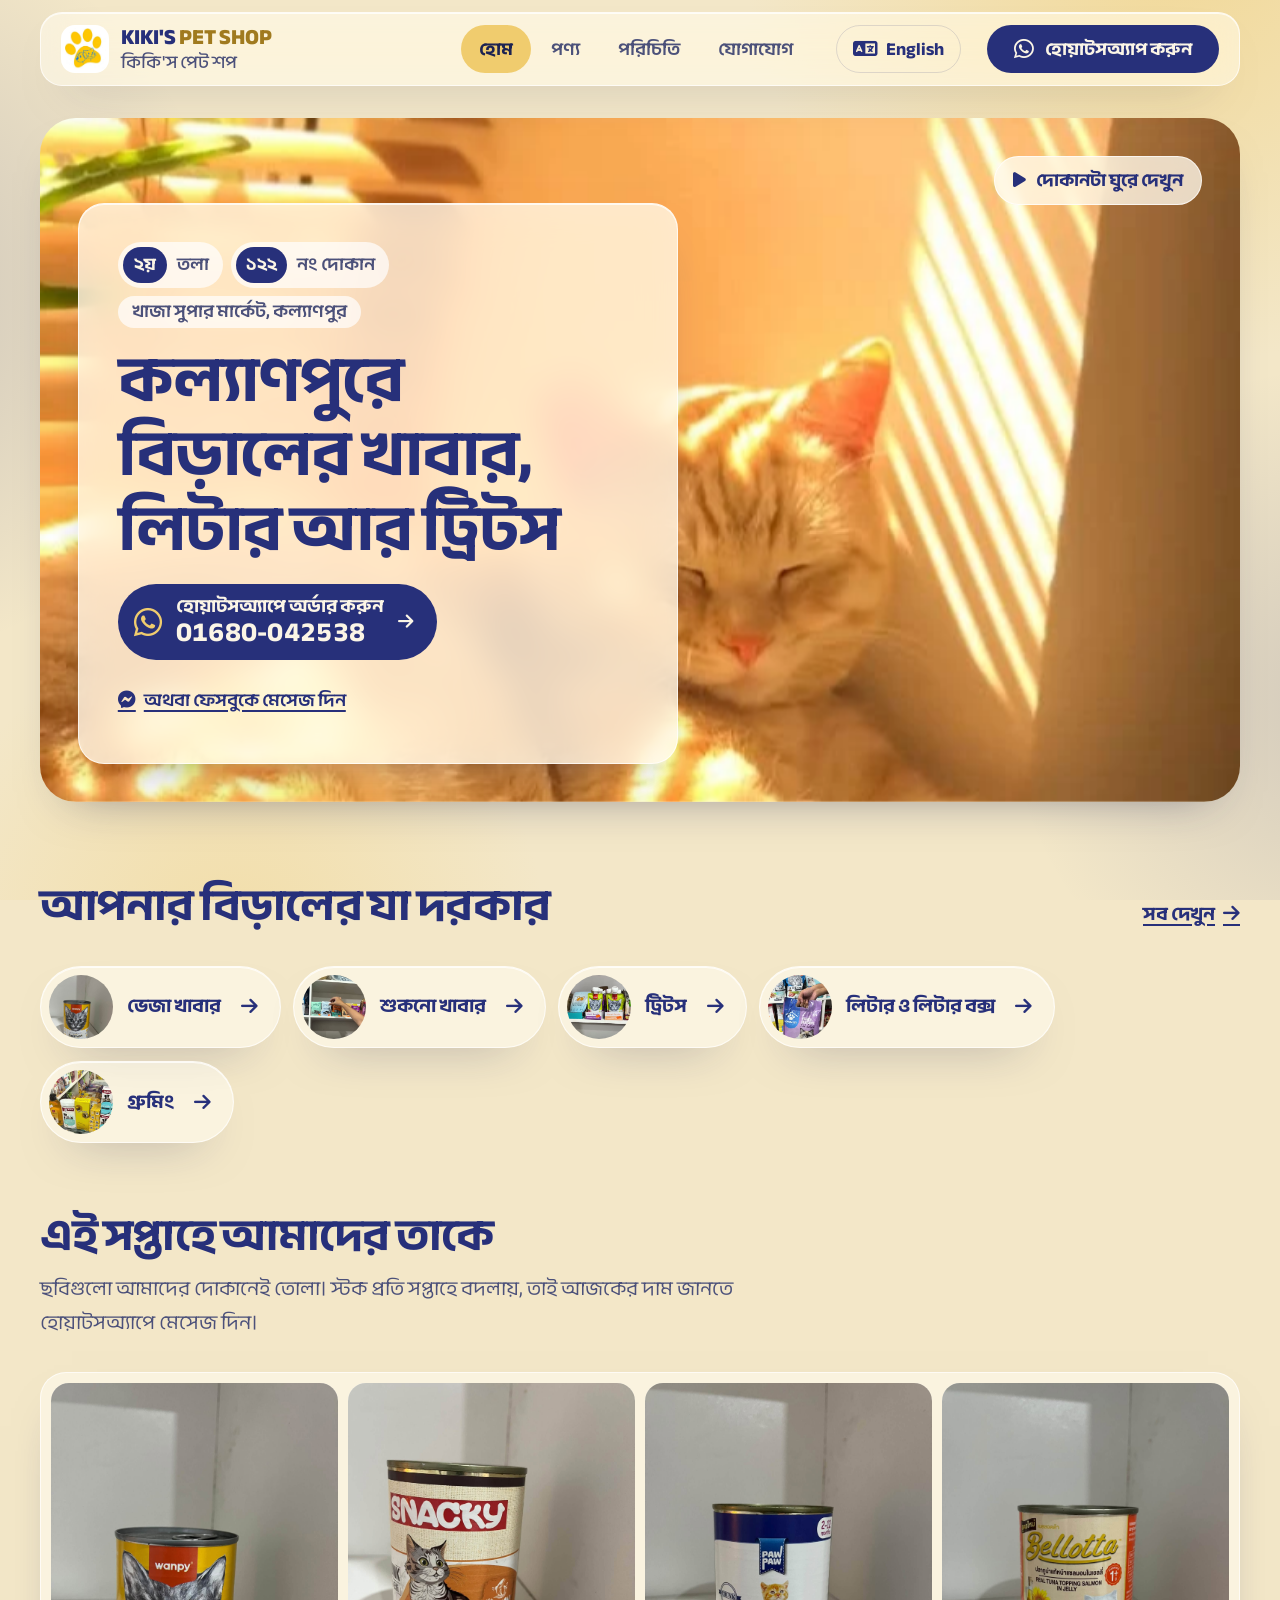
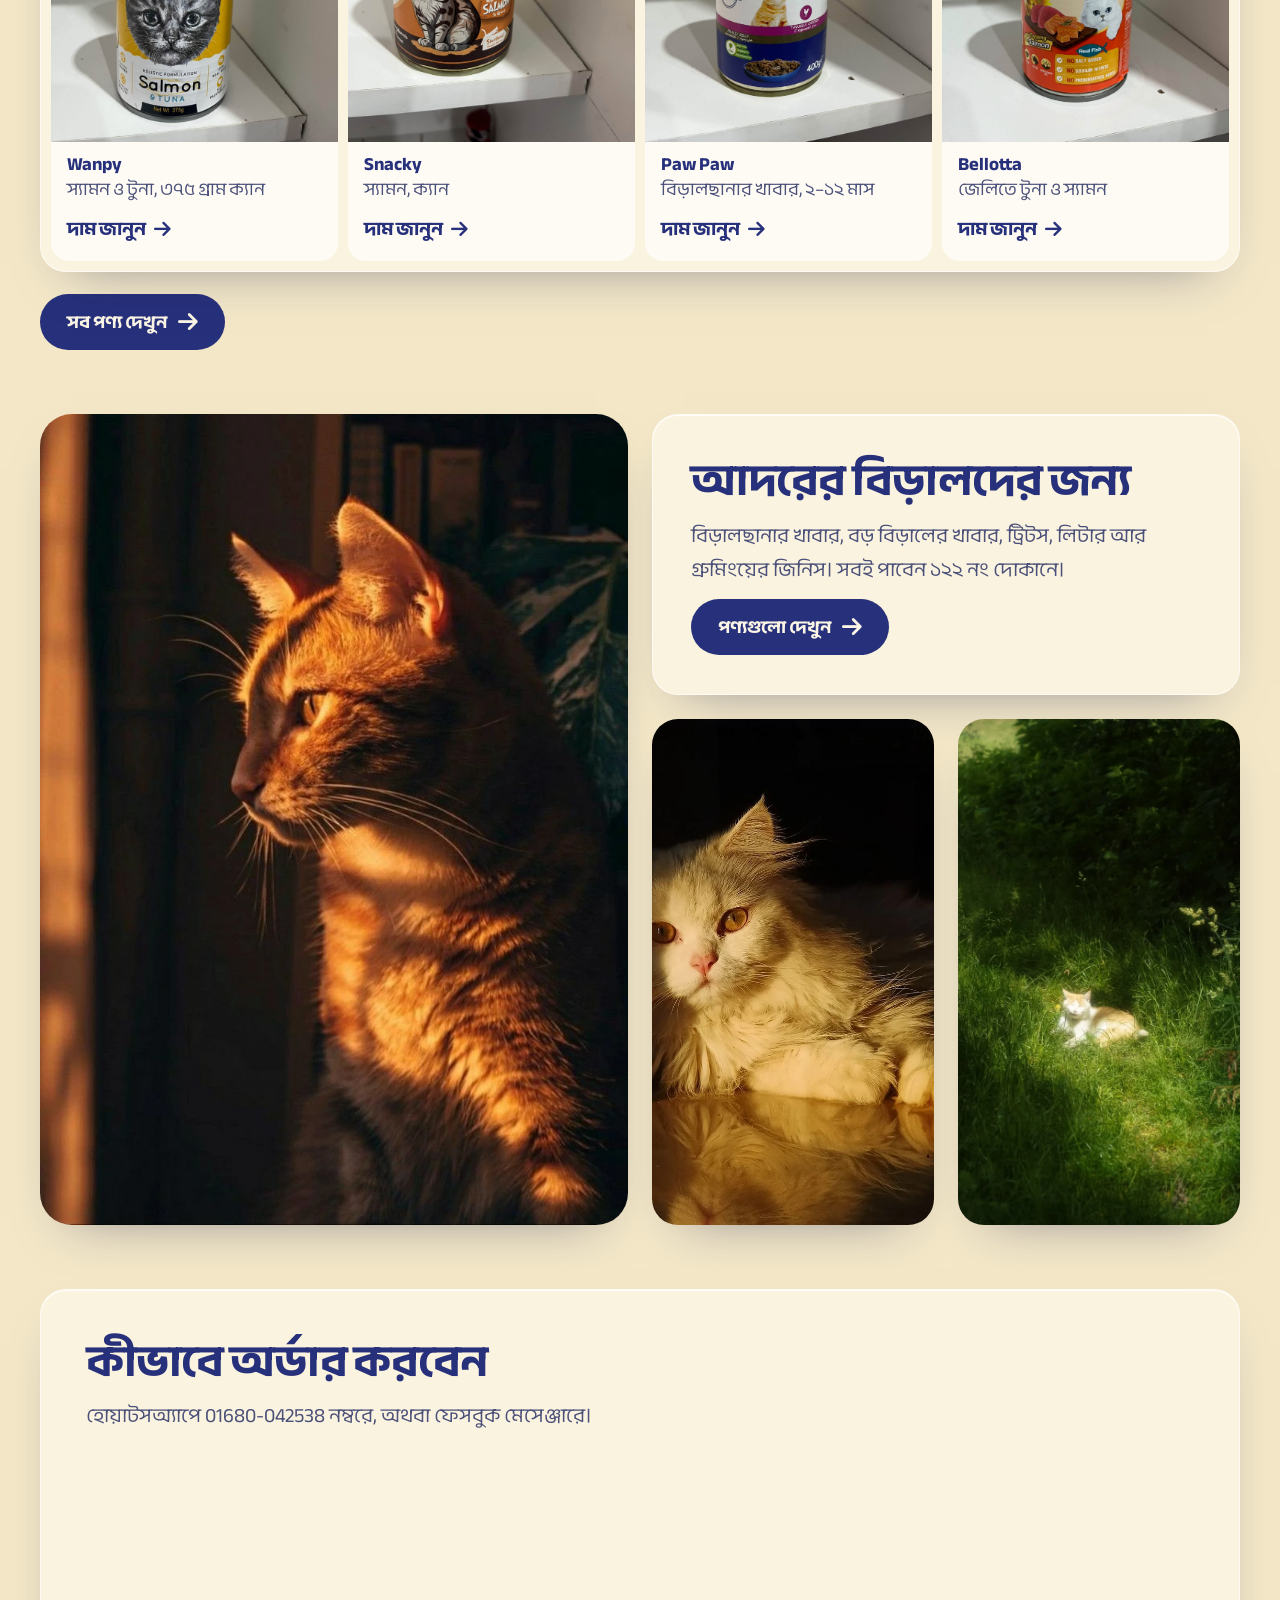
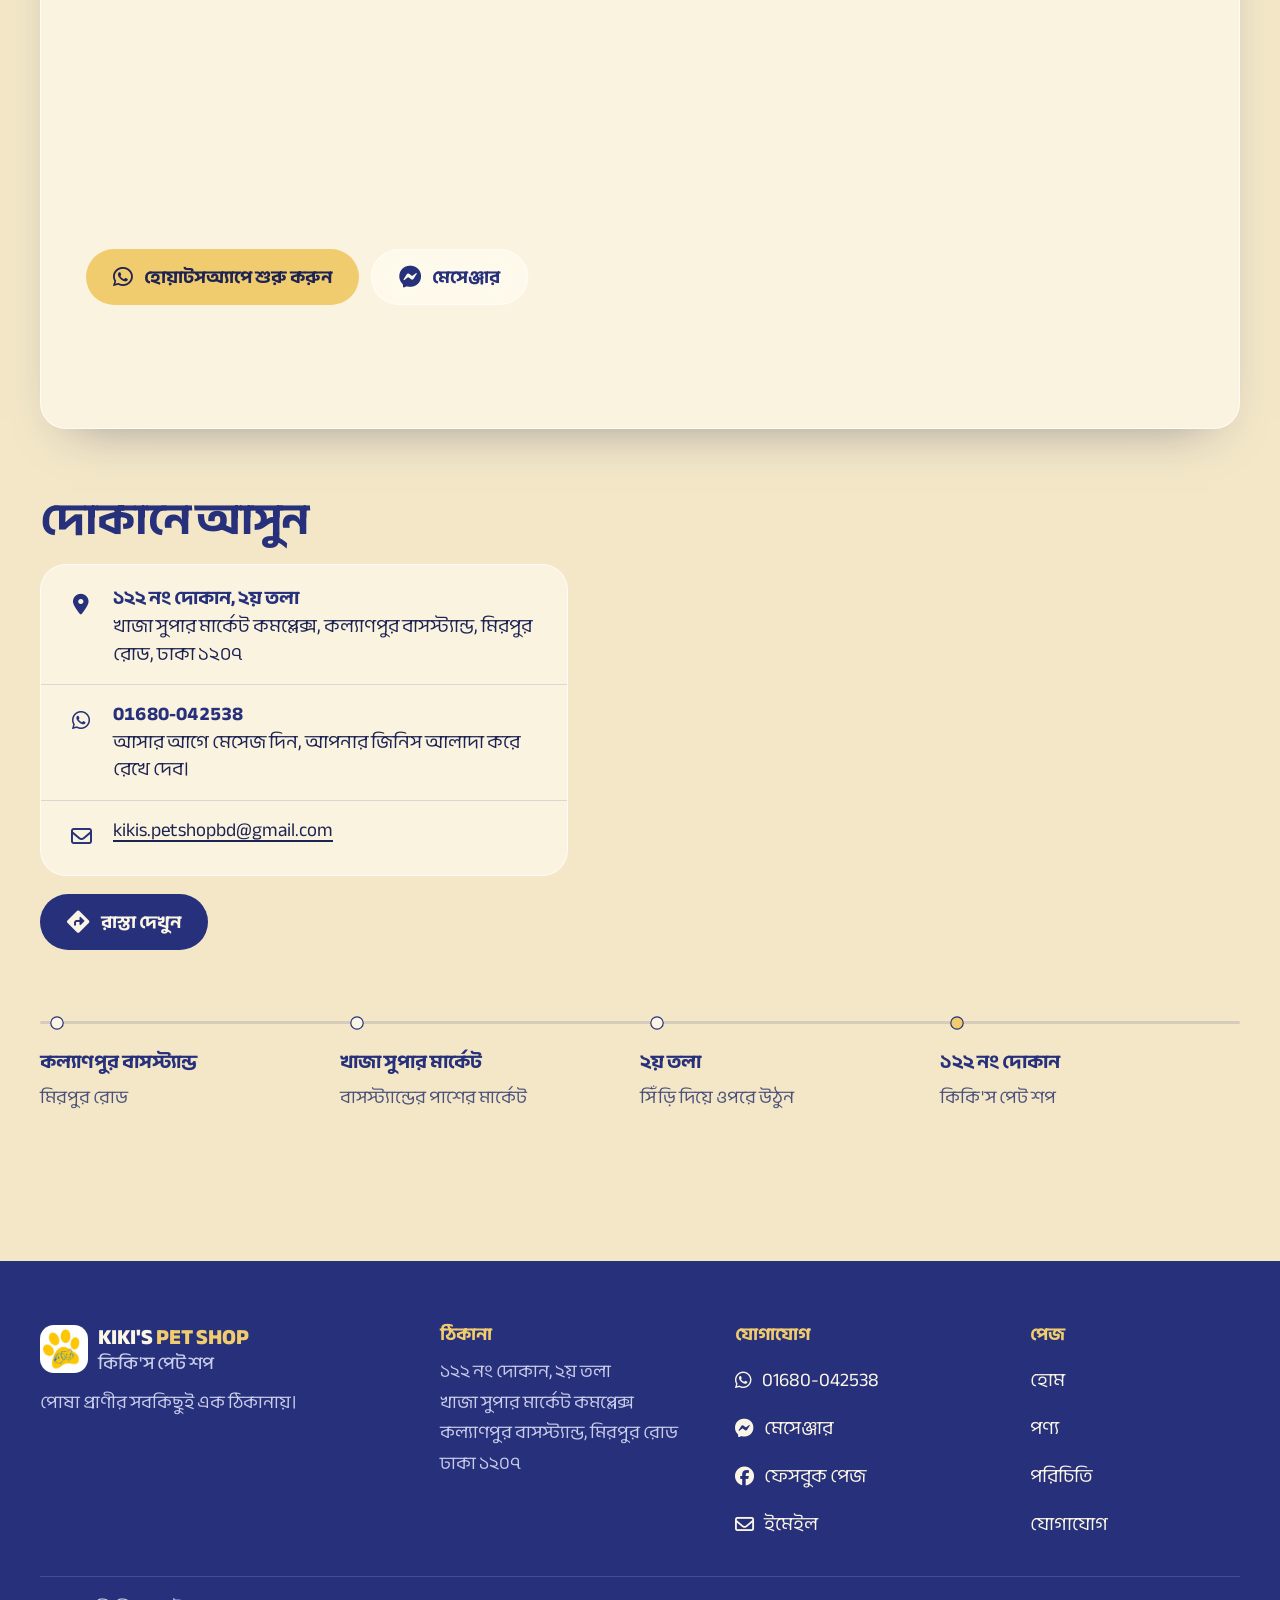
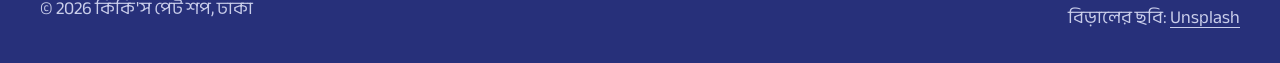
==== site/bn/index.html @ 25a5937d "Bangla mode, brighter gold, shop's Google Maps pin, side-by-side mobile footer Every page has a stan" ====
<!doctype html>
<html lang="bn">
<head>
  <meta charset="utf-8">
  <meta name="viewport" content="width=device-width, initial-scale=1">
  <title>কিকি'স পেট শপ | কল্যাণপুরে বিড়ালের খাবার, লিটার ও পোষা প্রাণীর জিনিসপত্র</title>
  <meta name="description" content="কিকি&#x27;স পেট শপ, ১২২ নং দোকান, ২য় তলা, খাজা সুপার মার্কেট, কল্যাণপুর, ঢাকা। বিড়ালের ভেজা ও শুকনো খাবার, ট্রিটস, লিটার ও গ্রুমিং পণ্য। হোয়াটসঅ্যাপে অর্ডার করুন 01680-042538।">
  <meta name="theme-color" content="#f3e7c8">
  <link rel="icon" href="../assets/fb/logo-plate.jpg">
  <link rel="preconnect" href="https://fonts.googleapis.com">
  <link rel="preconnect" href="https://fonts.gstatic.com" crossorigin>
<link rel="alternate" hreflang="en" href="https://itsmemonzu.github.io/kikis-pet-shop/index.html">
<link rel="alternate" hreflang="en" href="https://itsmemonzu.github.io/kikis-pet-shop/index.html">
<link rel="alternate" hreflang="en" href="https://itsmemonzu.github.io/kikis-pet-shop/index.html">
<link rel="alternate" hreflang="en" href="https://itsmemonzu.github.io/kikis-pet-shop/index.html">
  <link rel="alternate" hreflang="bn" href="https://itsmemonzu.github.io/kikis-pet-shop/bn/index.html">
  <link rel="stylesheet" href="https://fonts.googleapis.com/css2?family=Anek+Bangla:wght@400..800&display=swap">
  <link rel="stylesheet" href="https://cdnjs.cloudflare.com/ajax/libs/font-awesome/6.5.2/css/all.min.css">
  <link rel="stylesheet" href="../css/kiki.css">
  <script>document.documentElement.classList.add("js")</script>
  <script type="speculationrules">{"prerender":[{"where":{"href_matches":"/*"},"eagerness":"moderate"}]}</script>
</head>
<body>
<a class="k-skip" href="#main">মূল অংশে যান</a>

<header class="k-header k-glass">
  <div class="k-wrap k-header__row">
    <a class="k-brand" href="index.html" aria-label="কিকি&#x27;স পেট শপ, হোম">
      <span class="k-brand__plate" aria-hidden="true"></span>
      <span class="k-brand__name"><b>KIKI'S <span>PET SHOP</span></b><small>কিকি'স পেট শপ</small></span>
    </a>
    <nav class="k-nav" aria-label="মূল মেনু">
      <a href="index.html" aria-current="page"><i class="k-here" aria-hidden="true"></i><span>হোম</span></a>
      <a href="shop.html"><span>পণ্য</span></a>
      <a href="about.html"><span>পরিচিতি</span></a>
      <a href="contact.html"><span>যোগাযোগ</span></a>
    </nav>
    <a class="k-lang" href="../index.html" hreflang="en" lang="en"><i class="fa-solid fa-language" aria-hidden="true"></i>English</a>
    <a class="k-btn k-btn--white" href="https://wa.me/8801680042538?text=%E0%A6%B9%E0%A7%8D%E0%A6%AF%E0%A6%BE%E0%A6%B2%E0%A7%8B%20%E0%A6%95%E0%A6%BF%E0%A6%95%E0%A6%BF%27%E0%A6%B8%20%E0%A6%AA%E0%A7%87%E0%A6%9F%20%E0%A6%B6%E0%A6%AA%21" target="_blank" rel="noopener"><i class="fa-brands fa-whatsapp" aria-hidden="true"></i><span>হোয়াটসঅ্যাপ করুন</span></a>
  </div>
</header>

<main id="main">
  <!-- HERO: photo with a frosted card -->
  <section class="k-hero k-intro" aria-labelledby="hero-title">
    <div class="k-wrap">
      <div class="k-hero__stage">
        <img class="k-hero__img" src="../assets/cats/blinds-nap.webp" alt="রোদেলা জানালার পাশে ঘুমিয়ে থাকা একটি কমলা রঙের বিড়াল" width="736" height="981" fetchpriority="high">
        <div class="k-hero__card k-glass">
          <div class="k-plates" aria-label="আমরা কোথায়">
          <span class="k-plate"><b class="k-num">২য়</b>তলা</span>
          <span class="k-plate"><b class="k-num">১২২</b>নং দোকান</span>
          <span class="k-plate k-plate--text">খাজা সুপার মার্কেট, কল্যাণপুর</span>
        </div>
          <h1 id="hero-title" class="k-h1 k-display">কল্যাণপুরে বিড়ালের খাবার, লিটার আর ট্রিটস</h1>
          
          <a class="k-action" href="https://wa.me/8801680042538?text=%E0%A6%B9%E0%A7%8D%E0%A6%AF%E0%A6%BE%E0%A6%B2%E0%A7%8B%20%E0%A6%95%E0%A6%BF%E0%A6%95%E0%A6%BF%27%E0%A6%B8%20%E0%A6%AA%E0%A7%87%E0%A6%9F%20%E0%A6%B6%E0%A6%AA%21%20%E0%A6%86%E0%A6%AE%E0%A6%BF%20%E0%A6%85%E0%A6%B0%E0%A7%8D%E0%A6%A1%E0%A6%BE%E0%A6%B0%20%E0%A6%95%E0%A6%B0%E0%A6%A4%E0%A7%87%20%E0%A6%9A%E0%A6%BE%E0%A6%87%3A%20" target="_blank" rel="noopener">
          <i class="fa-brands fa-whatsapp" aria-hidden="true"></i>
          <span><strong>হোয়াটসঅ্যাপে অর্ডার করুন</strong><b class="k-num">01680-042538</b></span>
          <i class="fa-solid fa-arrow-right" aria-hidden="true"></i>
        </a>
          <a class="k-alt-link" href="https://m.me/kikispetshopbd" target="_blank" rel="noopener"><i class="fa-brands fa-facebook-messenger" aria-hidden="true"></i>অথবা ফেসবুকে মেসেজ দিন</a>
        </div>
        <a class="k-tag k-hero__tour" href="about.html#tour"><i class="fa-solid fa-play" aria-hidden="true"></i>দোকানটা ঘুরে দেখুন</a>
      </div>
    </div>
  </section>

  <!-- CATEGORIES -->
  <section class="k-section k-picks" aria-labelledby="picks-title">
    <div class="k-wrap">
      <div class="k-picks__head">
        <h2 id="picks-title" class="k-h2 k-display">আপনার বিড়ালের যা দরকার</h2>
        <a class="k-more" href="shop.html">সব দেখুন <i class="fa-solid fa-arrow-right" aria-hidden="true"></i></a>
      </div>
      <ul class="k-pills">
        <li><a class="k-pill k-glass" href="shop.html#wet-food"><img src="../assets/fb/product-2.jpg" alt="" loading="lazy"><span><b>ভেজা খাবার</b></span><i class="fa-solid fa-arrow-right" aria-hidden="true"></i></a></li>
        <li><a class="k-pill k-glass" href="shop.html#dry-food"><img src="../assets/shop/dry-food.jpg" alt="" loading="lazy"><span><b>শুকনো খাবার</b></span><i class="fa-solid fa-arrow-right" aria-hidden="true"></i></a></li>
        <li><a class="k-pill k-glass" href="shop.html#treats"><img src="../assets/shop/treats.jpg" alt="" loading="lazy"><span><b>ট্রিটস</b></span><i class="fa-solid fa-arrow-right" aria-hidden="true"></i></a></li>
        <li><a class="k-pill k-glass" href="shop.html#litter"><img src="../assets/shop/litter.jpg" alt="" loading="lazy"><span><b>লিটার ও লিটার বক্স</b></span><i class="fa-solid fa-arrow-right" aria-hidden="true"></i></a></li>
        <li><a class="k-pill k-glass" href="shop.html#grooming"><img src="../assets/shop/grooming.jpg" alt="" loading="lazy"><span><b>গ্রুমিং</b></span><i class="fa-solid fa-arrow-right" aria-hidden="true"></i></a></li>
      </ul>
    </div>
  </section>

  <!-- SHELF: real photos -->
  <section class="k-section" aria-labelledby="shelf-title">
    <div class="k-wrap">
      <div class="k-head">
        <div>
          <h2 id="shelf-title" class="k-h2 k-display">এই সপ্তাহে আমাদের তাকে</h2>
          
        </div>
        <p>ছবিগুলো আমাদের দোকানেই তোলা। স্টক প্রতি সপ্তাহে বদলায়, তাই আজকের দাম জানতে হোয়াটসঅ্যাপে মেসেজ দিন।</p>
      </div>
      <ul class="k-shelf">
        <li class="k-item k-rv"><div class="k-item__img"><img src="../assets/fb/product-2.jpg" alt="সাদা তাকে Wanpy স্যামন ও টুনা ক্যান" loading="lazy" width="1536" height="2048"></div><div class="k-item__tag"><b>Wanpy</b><span>স্যামন ও টুনা, ৩৭৫ গ্রাম ক্যান</span><a href="https://wa.me/8801680042538?text=%E0%A6%B9%E0%A7%8D%E0%A6%AF%E0%A6%BE%E0%A6%B2%E0%A7%8B%21%20Wanpy%20%E0%A6%B8%E0%A7%8D%E0%A6%AF%E0%A6%BE%E0%A6%AE%E0%A6%A8%20%E0%A6%93%20%E0%A6%9F%E0%A7%81%E0%A6%A8%E0%A6%BE%20%E0%A6%95%E0%A7%8D%E0%A6%AF%E0%A6%BE%E0%A6%A8%E0%A7%87%E0%A6%B0%20%E0%A6%A6%E0%A6%BE%E0%A6%AE%20%E0%A6%95%E0%A6%A4%3F" target="_blank" rel="noopener">দাম জানুন <i class="fa-solid fa-arrow-right" aria-hidden="true"></i></a></div></li>
        <li class="k-item k-rv"><div class="k-item__img"><img src="../assets/fb/product-1.jpg" alt="Snacky স্যামন ক্যান" loading="lazy" width="1536" height="2048"></div><div class="k-item__tag"><b>Snacky</b><span>স্যামন, ক্যান</span><a href="https://wa.me/8801680042538?text=%E0%A6%B9%E0%A7%8D%E0%A6%AF%E0%A6%BE%E0%A6%B2%E0%A7%8B%21%20Snacky%20%E0%A6%B8%E0%A7%8D%E0%A6%AF%E0%A6%BE%E0%A6%AE%E0%A6%A8%20%E0%A6%95%E0%A7%8D%E0%A6%AF%E0%A6%BE%E0%A6%A8%E0%A7%87%E0%A6%B0%20%E0%A6%A6%E0%A6%BE%E0%A6%AE%20%E0%A6%95%E0%A6%A4%3F" target="_blank" rel="noopener">দাম জানুন <i class="fa-solid fa-arrow-right" aria-hidden="true"></i></a></div></li>
        <li class="k-item k-rv"><div class="k-item__img"><img src="../assets/fb/product-3.jpg" alt="Paw Paw বিড়ালছানার ক্যান, ৪০০ গ্রাম" loading="lazy" width="1536" height="2048"></div><div class="k-item__tag"><b>Paw Paw</b><span>বিড়ালছানার খাবার, ২–১২ মাস</span><a href="https://wa.me/8801680042538?text=%E0%A6%B9%E0%A7%8D%E0%A6%AF%E0%A6%BE%E0%A6%B2%E0%A7%8B%21%20Paw%20Paw%20%E0%A6%AC%E0%A6%BF%E0%A6%A1%E0%A6%BC%E0%A6%BE%E0%A6%B2%E0%A6%9B%E0%A6%BE%E0%A6%A8%E0%A6%BE%E0%A6%B0%20%E0%A6%95%E0%A7%8D%E0%A6%AF%E0%A6%BE%E0%A6%A8%E0%A7%87%E0%A6%B0%20%E0%A6%A6%E0%A6%BE%E0%A6%AE%20%E0%A6%95%E0%A6%A4%3F" target="_blank" rel="noopener">দাম জানুন <i class="fa-solid fa-arrow-right" aria-hidden="true"></i></a></div></li>
        <li class="k-item k-rv"><div class="k-item__img"><img src="../assets/fb/product-8.jpg" alt="Bellotta জেলিতে টুনা ও স্যামন ক্যান" loading="lazy" width="1536" height="2048"></div><div class="k-item__tag"><b>Bellotta</b><span>জেলিতে টুনা ও স্যামন</span><a href="https://wa.me/8801680042538?text=%E0%A6%B9%E0%A7%8D%E0%A6%AF%E0%A6%BE%E0%A6%B2%E0%A7%8B%21%20Bellotta%20%E0%A6%95%E0%A7%8D%E0%A6%AF%E0%A6%BE%E0%A6%A8%E0%A7%87%E0%A6%B0%20%E0%A6%A6%E0%A6%BE%E0%A6%AE%20%E0%A6%95%E0%A6%A4%3F" target="_blank" rel="noopener">দাম জানুন <i class="fa-solid fa-arrow-right" aria-hidden="true"></i></a></div></li>
      </ul>
      <div class="k-order-row">
        <a class="k-btn k-btn--dark" href="shop.html">সব পণ্য দেখুন <i class="fa-solid fa-arrow-right" aria-hidden="true"></i></a>
      </div>
    </div>
  </section>

  <!-- MEOW-BABIES: cat moment, each photo paired with what we stock -->
  <section class="k-section k-feature" aria-labelledby="cats-title">
    <div class="k-wrap k-feature__grid">
      <figure class="k-feature__main"><img src="../assets/cats/golden-profile.webp" alt="বিকেলের রোদে একটি কমলা ট্যাবি বিড়াল" loading="lazy" width="736" height="1015"></figure>
      <div class="k-feature__side">
        <div class="k-glass k-feature__card">
          <h2 id="cats-title" class="k-h2 k-display">আদরের বিড়ালদের জন্য</h2>
          
          <p class="k-feature__text">বিড়ালছানার খাবার, বড় বিড়ালের খাবার, ট্রিটস, লিটার আর গ্রুমিংয়ের জিনিস। সবই পাবেন ১২২ নং দোকানে।</p>
          <a class="k-btn k-btn--dark" href="shop.html">পণ্যগুলো দেখুন <i class="fa-solid fa-arrow-right" aria-hidden="true"></i></a>
        </div>
        <div class="k-feature__pair">
          <img src="../assets/cats/persian-glow.webp" alt="নরম আলোয় বসে থাকা লম্বা লোমের একটি বিড়াল" loading="lazy" width="736" height="981">
          <img src="../assets/cats/sun-grass.webp" alt="ঘাসের ওপর রোদে শুয়ে থাকা একটি বিড়াল" loading="lazy" width="736" height="1101">
        </div>
      </div>
    </div>
  </section>

  <!-- ORDER: three steps -->
  <section class="k-section" aria-labelledby="order-title">
    <div class="k-wrap k-glass k-panel">
      <div class="k-head">
        <div>
          <h2 id="order-title" class="k-h2 k-display">কীভাবে অর্ডার করবেন</h2>
          
        </div>
        <p>হোয়াটসঅ্যাপে 01680-042538 নম্বরে, অথবা ফেসবুক মেসেঞ্জারে।</p>
      </div>
      <div class="k-order">
        <div>
        <ol class="k-steps k-rv-slats">
          <li><b>মেসেজ পাঠান</b><p>পণ্যের নাম লিখুন, অথবা আপনার বিড়াল যে প্যাকেটের খাবার খায় তার ছবি পাঠান।</p></li>
          <li><b>আমরা দাম ও স্টক জানাব</b><p>স্টকে না থাকলে কাছাকাছি কিছু সাজেস্ট করব।</p></li>
          <li><b>১২২ নং দোকান থেকে নিয়ে যান</b><p>খাজা সুপার মার্কেটের ২য় তলা থেকে নিয়ে যান। আপনার এলাকায় হোম ডেলিভারি হয় কি না জিজ্ঞেস করুন।</p></li>
        </ol>
        <div class="k-order-row">
          <a class="k-btn" href="https://wa.me/8801680042538?text=%E0%A6%B9%E0%A7%8D%E0%A6%AF%E0%A6%BE%E0%A6%B2%E0%A7%8B%20%E0%A6%95%E0%A6%BF%E0%A6%95%E0%A6%BF%27%E0%A6%B8%20%E0%A6%AA%E0%A7%87%E0%A6%9F%20%E0%A6%B6%E0%A6%AA%21%20%E0%A6%86%E0%A6%AE%E0%A6%BF%20%E0%A6%85%E0%A6%B0%E0%A7%8D%E0%A6%A1%E0%A6%BE%E0%A6%B0%20%E0%A6%95%E0%A6%B0%E0%A6%A4%E0%A7%87%20%E0%A6%9A%E0%A6%BE%E0%A6%87%3A%20" target="_blank" rel="noopener"><i class="fa-brands fa-whatsapp" aria-hidden="true"></i>হোয়াটসঅ্যাপে শুরু করুন</a>
          <a class="k-btn k-btn--ghost" href="https://m.me/kikispetshopbd" target="_blank" rel="noopener"><i class="fa-brands fa-facebook-messenger" aria-hidden="true"></i>মেসেঞ্জার</a>
        </div>
        </div>
        <figure class="k-chat k-rv">
          <div class="k-chat__bar"><span aria-hidden="true"></span><b>কিকি'স পেট শপ<small>01680-042538</small></b></div>
          <div class="k-chat__thread">
            <p class="k-msg k-msg--me"><img src="../assets/fb/product-6.jpg" alt="Wanpy টুনা ক্যানের ছবি" loading="lazy">এটা আছে?<time aria-hidden="true">বিকাল ৫:১২</time></p>
            <p class="k-msg">জি, Wanpy টুনা ৩৭৫ গ্রাম আজ স্টকে আছে। আপনার জন্য একটা রেখে দেব?<time aria-hidden="true">বিকাল ৫:১৪</time></p>
            <p class="k-msg k-msg--me">জি, রেখে দিন। অফিস শেষে আসছি।<time aria-hidden="true">বিকাল ৫:১৫</time></p>
          </div>
          <figcaption>উদাহরণ চ্যাট</figcaption>
        </figure>
      </div>
    </div>
  </section>

  <!-- VISIT -->
  <section class="k-section" aria-labelledby="visit-title">
    <div class="k-wrap k-visit">
      <div class="k-addr">
        <div>
          <h2 id="visit-title" class="k-h2 k-display">দোকানে আসুন</h2>
          
        </div>
        <dl >
          <div><dt><i class="fa-solid fa-location-dot" aria-hidden="true"></i><span class="k-sr">ঠিকানা</span></dt><dd><b>১২২ নং দোকান, ২য় তলা</b>খাজা সুপার মার্কেট কমপ্লেক্স, কল্যাণপুর বাসস্ট্যান্ড, মিরপুর রোড, ঢাকা ১২০৭</dd></div>
          <div><dt><i class="fa-brands fa-whatsapp" aria-hidden="true"></i><span class="k-sr">হোয়াটসঅ্যাপ</span></dt><dd><b class="k-num">01680-042538</b>আসার আগে মেসেজ দিন, আপনার জিনিস আলাদা করে রেখে দেব।</dd></div>
          <div><dt><i class="fa-regular fa-envelope" aria-hidden="true"></i><span class="k-sr">ইমেইল</span></dt><dd><a href="mailto:kikis.petshopbd@gmail.com">kikis.petshopbd@gmail.com</a></dd></div>
        </dl>
        <div><a class="k-btn k-btn--dark" href="https://maps.google.com/?cid=12704867845228674455" target="_blank" rel="noopener"><i class="fa-solid fa-diamond-turn-right" aria-hidden="true"></i>রাস্তা দেখুন</a></div>
      </div>
      <div class="k-map k-rv-img">
        <iframe title="মানচিত্র: খাজা সুপার মার্কেট, কল্যাণপুর, ঢাকা" src="https://maps.google.com/maps?cid=12704867845228674455&amp;z=17&amp;output=embed" loading="lazy" referrerpolicy="no-referrer-when-downgrade"></iframe>
      </div>
    </div>
    <div class="k-wrap k-floor-wrap">
      <div class="k-floor" aria-label="কীভাবে আসবেন">
        <div class="k-floor__rail" aria-hidden="true"></div>
        <ol>
          <li><b>কল্যাণপুর বাসস্ট্যান্ড</b><span>মিরপুর রোড</span></li>
          <li><b>খাজা সুপার মার্কেট</b><span>বাসস্ট্যান্ডের পাশের মার্কেট</span></li>
          <li><b>২য় তলা</b><span>সিঁড়ি দিয়ে ওপরে উঠুন</span></li>
          <li><b>১২২ নং দোকান</b><span>কিকি'স পেট শপ</span></li>
        </ol>
      </div>
    </div>
  </section>
</main>

<footer class="k-footer">
  <div class="k-wrap">
    <div class="k-footer__grid">
      <div>
        <a class="k-brand" href="index.html"><span class="k-brand__plate" aria-hidden="true"></span><span class="k-brand__name"><b>KIKI'S <span>PET SHOP</span></b><small>কিকি'স পেট শপ</small></span></a>
        <p>পোষা প্রাণীর সবকিছুই এক ঠিকানায়।</p>
      </div>
      <div>
        <h2>ঠিকানা</h2>
        <p>১২২ নং দোকান, ২য় তলা<br>খাজা সুপার মার্কেট কমপ্লেক্স<br>কল্যাণপুর বাসস্ট্যান্ড, মিরপুর রোড<br>ঢাকা ১২০৭</p>
      </div>
      <div>
        <h2>যোগাযোগ</h2>
        <ul>
          <li><a href="https://wa.me/8801680042538" target="_blank" rel="noopener"><i class="fa-brands fa-whatsapp" aria-hidden="true"></i>01680-042538</a></li>
          <li><a href="https://m.me/kikispetshopbd" target="_blank" rel="noopener"><i class="fa-brands fa-facebook-messenger" aria-hidden="true"></i>মেসেঞ্জার</a></li>
          <li><a href="https://www.facebook.com/kikispetshopbd/" target="_blank" rel="noopener"><i class="fa-brands fa-facebook" aria-hidden="true"></i>ফেসবুক পেজ</a></li>
          <li><a href="mailto:kikis.petshopbd@gmail.com"><i class="fa-regular fa-envelope" aria-hidden="true"></i>ইমেইল</a></li>
        </ul>
      </div>
      <div>
        <h2>পেজ</h2>
        <ul>
          <li><a href="index.html">হোম</a></li>
          <li><a href="shop.html">পণ্য</a></li>
          <li><a href="about.html">পরিচিতি</a></li>
          <li><a href="contact.html">যোগাযোগ</a></li>
        </ul>
      </div>
    </div>
    <div class="k-footer__base">
      <span>© <span data-year>2026</span> কিকি'স পেট শপ, ঢাকা</span>
      <span>বিড়ালের ছবি: <a href="https://unsplash.com" target="_blank" rel="noopener">Unsplash</a></span>
    </div>
  </div>
</footer>

<nav class="k-dock" aria-label="দ্রুত যোগাযোগ">
  <a href="https://wa.me/8801680042538?text=%E0%A6%B9%E0%A7%8D%E0%A6%AF%E0%A6%BE%E0%A6%B2%E0%A7%8B%20%E0%A6%95%E0%A6%BF%E0%A6%95%E0%A6%BF%27%E0%A6%B8%20%E0%A6%AA%E0%A7%87%E0%A6%9F%20%E0%A6%B6%E0%A6%AA%21" target="_blank" rel="noopener"><i class="fa-brands fa-whatsapp" aria-hidden="true"></i>হোয়াটসঅ্যাপে অর্ডার করুন</a>
  <a href="https://m.me/kikispetshopbd" target="_blank" rel="noopener" aria-label="ফেসবুক মেসেঞ্জারে মেসেজ দিন"><i class="fa-brands fa-facebook-messenger" aria-hidden="true"></i></a>
</nav>

<script src="../js/kiki.js" defer></script>
</body>
</html>
---- site/css/kiki.css ----
/* Kiki's Pet Shop — navy, gold and cream, with frosted glass
   One global stylesheet. In WordPress: paste into Appearance > Customize > Additional CSS
   (or a child theme). Elementor elements receive these classes via Advanced > CSS Classes.
   The :root tokens mirror Elementor Site Settings > Global Colors / Global Fonts. */

:root {
  /* Global Colors (client palette: #27307A navy, #D7B35C gold, #F3E7C8 cream) */
  --k-navy: #27307a;      /* Primary — headings, dark buttons, footer */
  --k-ink: #1d2352;       /* Text */
  --k-ink-2: #4c517a;     /* Text muted (6:1 on cream) */
  --k-gold: #f0cc6e;      /* Accent — actions, you are here (navy on gold 8:1) */
  --k-gold-2: #f6dc95;    /* gold, lit (hover) */
  --k-cream: #f3e7c8;     /* page ground */
  --k-cream-2: #fbf5e6;   /* light cream */
  --k-white: #ffffff;
  --k-line: rgb(39 48 122 / 0.14);

  /* Glass */
  --k-glass: rgb(255 251 240 / 0.58);
  --k-glass-strong: rgb(255 251 240 / 0.78);
  --k-glass-edge: rgb(255 255 255 / 0.7);
  --k-blur: blur(18px) saturate(1.35);

  /* Global Fonts */
  --k-font: "Anek Bangla", "Noto Sans Bengali", system-ui, sans-serif;

  --k-wrap: 1240px;
  --k-gutter: clamp(16px, 4vw, 40px);
  --k-section: clamp(40px, 5vw, 72px);
  --k-r-ctrl: 14px;
  --k-r-card: 26px;
  --k-ease: cubic-bezier(0.16, 1, 0.3, 1);
  --k-ease-io: cubic-bezier(0.65, 0, 0.35, 1);
  --k-lift: 0 22px 50px -32px rgb(29 35 82 / 0.55);
}

/* ---------- base ---------- */
*, *::before, *::after { box-sizing: border-box; }
html { -webkit-text-size-adjust: 100%; scroll-behavior: smooth; scroll-padding-top: 110px; }
body {
  margin: 0;
  font-family: var(--k-font);
  font-size: 1.1875rem;           /* 19px — built for 30+ eyes */
  line-height: 1.6;
  color: var(--k-ink);
  background-color: var(--k-cream);
  /* soft navy and gold light behind the glass */
  background-image:
    radial-gradient(55vw 55vw at 92% -8%, rgb(240 204 110 / 0.55), transparent 62%),
    radial-gradient(48vw 48vw at -12% 32%, rgb(39 48 122 / 0.20), transparent 62%),
    radial-gradient(44vw 44vw at 105% 78%, rgb(39 48 122 / 0.16), transparent 60%),
    radial-gradient(40vw 40vw at 18% 105%, rgb(240 204 110 / 0.35), transparent 62%);
  background-attachment: fixed;
  -webkit-font-smoothing: antialiased;
  text-rendering: optimizeLegibility;
}
img, video { display: block; max-width: 100%; height: auto; }
a { color: inherit; text-underline-offset: 0.2em; text-decoration-thickness: 2px; }
p { margin: 0 0 1em; max-width: 68ch; }
h1, h2, h3 { margin: 0; line-height: 1.05; text-wrap: balance; font-weight: 700; color: var(--k-navy); }
::selection { background: var(--k-gold); color: var(--k-ink); }
:focus-visible { outline: 3px solid var(--k-navy); outline-offset: 3px; border-radius: 8px; }
.k-footer :focus-visible { outline-color: var(--k-gold); }
html { scrollbar-color: var(--k-navy) var(--k-cream); }

.k-wrap { width: min(100% - 2 * var(--k-gutter), var(--k-wrap)); margin-inline: auto; }
.k-skip { position: absolute; left: 12px; top: -60px; z-index: 100; background: var(--k-gold); color: var(--k-ink); padding: 12px 18px; border-radius: var(--k-r-ctrl); font-weight: 700; }
.k-skip:focus { top: 12px; }
.k-sr { position: absolute; width: 1px; height: 1px; overflow: hidden; clip: rect(0 0 0 0); white-space: nowrap; }

/* ---------- glass ---------- */
.k-glass {
  background: var(--k-glass);
  -webkit-backdrop-filter: var(--k-blur);
  backdrop-filter: var(--k-blur);
  border: 1px solid var(--k-glass-edge);
  border-radius: var(--k-r-card);
  box-shadow: inset 0 1px 0 rgb(255 255 255 / 0.75), var(--k-lift);
}
.k-panel { padding: clamp(24px, 3.5vw, 48px); }
@supports not ((backdrop-filter: blur(1px)) or (-webkit-backdrop-filter: blur(1px))) {
  .k-glass { background: var(--k-cream-2); }
}

/* ---------- type ---------- */
.k-display { letter-spacing: -0.015em; }
.k-h1 { font-size: clamp(2.5rem, 1.5rem + 3.2vw, 4.1rem); line-height: 1.02; }
.k-h2 { font-size: clamp(1.9rem, 1.35rem + 1.8vw, 2.9rem); }
.k-bn { font-weight: 500; letter-spacing: 0; }
.k-lead { font-size: clamp(1.2rem, 1.1rem + 0.4vw, 1.4rem); line-height: 1.5; color: var(--k-ink-2); }
.k-num { font-variant-numeric: tabular-nums lining-nums; font-weight: 700; letter-spacing: 0.01em; }

/* ---------- buttons ---------- */
.k-btn {
  --bg: var(--k-gold); --fg: var(--k-ink); --hover: var(--k-gold-2);
  display: inline-flex; align-items: center; gap: 0.6em;
  min-height: 56px; padding: 0 1.5em;
  font: 700 1.125rem/1 var(--k-font);
  color: var(--fg); background: var(--bg);
  border: 0; border-radius: 999px;
  text-decoration: none; cursor: pointer;
  transition: background-color 0.3s var(--k-ease), color 0.3s var(--k-ease), border-color 0.3s var(--k-ease);
}
.k-btn:hover, .k-btn:focus-visible { background: var(--hover); }
.k-btn:active { transform: translateY(1px); }
.k-btn i { font-size: 1.25em; }
.k-btn--dark, .k-btn--white { --bg: var(--k-navy); --fg: var(--k-cream-2); --hover: #343e94; }
.k-btn--ghost { --bg: var(--k-glass); --fg: var(--k-navy); --hover: var(--k-glass-strong); border: 1px solid var(--k-glass-edge); -webkit-backdrop-filter: var(--k-blur); backdrop-filter: var(--k-blur); }

/* ---------- header: floating glass bar ---------- */
.k-header { position: sticky; top: 12px; z-index: 50; width: min(100% - 2 * var(--k-gutter), var(--k-wrap)); margin: 12px auto 0; padding: 0 clamp(12px, 1.6vw, 22px); border-radius: 22px; view-transition-name: k-header; }
.k-header .k-wrap { width: 100%; }
.k-header__row { display: flex; align-items: center; gap: clamp(12px, 2vw, 28px); min-height: 72px; }
.k-brand { display: flex; align-items: center; gap: 12px; text-decoration: none; margin-right: auto; }
.k-brand__plate { width: 48px; height: 48px; flex: none; border-radius: 14px; background: var(--k-white) url("../assets/fb/logo-plate.jpg") center / 86% no-repeat; }
.k-brand__name { display: grid; line-height: 1; }
.k-brand__name b { font-size: 1.35rem; font-weight: 800; color: var(--k-navy); }
.k-brand__name b span { color: #a07a1f; }
.k-brand__name small { margin-top: 5px; font-size: 1.125rem; color: var(--k-ink-2); font-weight: 500; }
.k-nav { display: flex; gap: 2px; }
.k-nav a {
  position: relative; display: grid; place-items: center;
  min-height: 48px; padding: 0 18px;
  font-weight: 600; font-size: 1.125rem;
  text-decoration: none; color: var(--k-ink-2); border-radius: 999px;
  transition: color 0.3s var(--k-ease), background-color 0.3s var(--k-ease);
}
.k-nav a:hover { color: var(--k-navy); background: rgb(255 255 255 / 0.55); }
.k-nav a > span { position: relative; z-index: 1; }
.k-nav a[aria-current="page"] { color: var(--k-ink); font-weight: 700; }
.k-here { position: absolute; inset: 0; border-radius: 999px; background: var(--k-gold); view-transition-name: k-here; }
.k-header .k-btn { min-height: 48px; }

/* ---------- hero: photo with a frosted card ---------- */
.k-hero { padding-block: clamp(18px, 2.5vw, 32px) clamp(8px, 1vw, 16px); }
.k-hero__stage { position: relative; border-radius: 36px; overflow: hidden; min-height: clamp(560px, 76svh, 780px); display: flex; align-items: flex-end; padding: clamp(18px, 3vw, 40px); box-shadow: var(--k-lift); }
.k-hero__img { position: absolute; inset: 0; width: 100%; height: 100%; object-fit: cover; object-position: 50% 45%; }
.k-hero__card { position: relative; display: grid; gap: 16px; justify-items: start; width: min(100%, 600px); padding: clamp(22px, 3vw, 40px); background: var(--k-glass-strong); }
.k-hero__card .k-bn-line { margin: 0; color: var(--k-ink-2); font-size: clamp(1.2rem, 1.05rem + 0.5vw, 1.45rem); }
.k-hero__tour { position: absolute; right: clamp(18px, 3vw, 40px); top: clamp(18px, 3vw, 40px); }

.k-plates { display: flex; flex-wrap: wrap; gap: 8px; }
.k-plate { display: inline-flex; align-items: center; gap: 10px; padding: 5px 14px 5px 5px; border-radius: 999px; background: rgb(255 255 255 / 0.7); font-weight: 600; font-size: 1.125rem; line-height: 1.2; color: var(--k-ink-2); }
.k-plate--text { padding-left: 14px; }
.k-plate b { display: grid; place-items: center; min-width: 44px; height: 36px; padding: 0 10px; border-radius: 999px; background: var(--k-navy); color: var(--k-cream-2); font-size: 1.1rem; line-height: 1; }

/* WhatsApp action */
.k-action {
  display: inline-grid; grid-template-columns: auto 1fr auto; align-items: center; gap: 14px;
  padding: 12px 24px 12px 16px; border-radius: 999px;
  background: var(--k-navy); color: var(--k-cream-2); text-decoration: none;
  transition: background-color 0.35s var(--k-ease);
}
.k-action:hover, .k-action:focus-visible { background: #343e94; }
.k-action > i { font-size: 2rem; color: var(--k-gold); }
.k-action > i:last-child { font-size: 1.1rem; color: var(--k-cream-2); transition: transform 0.45s var(--k-ease); }
.k-action:hover > i:last-child { transform: translateX(4px); }
.k-action span { display: grid; line-height: 1.15; }
.k-action strong { font-size: 1.15rem; }
.k-action .k-num { font-size: clamp(1.35rem, 1.1rem + 0.8vw, 1.7rem); }
.k-alt-link { display: inline-flex; align-items: center; gap: 8px; min-height: 48px; font-size: 1.125rem; color: var(--k-navy); font-weight: 600; }

.k-tag { display: inline-flex; align-items: center; gap: 10px; padding: 8px 18px; border-radius: 999px; background: var(--k-glass-strong); -webkit-backdrop-filter: var(--k-blur); backdrop-filter: var(--k-blur); border: 1px solid var(--k-glass-edge); color: var(--k-navy); font-weight: 700; font-size: 1.125rem; text-decoration: none; min-height: 48px; transition: background-color 0.3s var(--k-ease); }
.k-tag i { font-size: 0.95em; }
a.k-tag:hover { background: var(--k-gold); }

/* ---------- categories: glass pills ---------- */
.k-picks__head { display: flex; flex-wrap: wrap; align-items: baseline; justify-content: space-between; gap: 8px 24px; margin-bottom: clamp(18px, 2.4vw, 28px); }
.k-more { display: inline-flex; align-items: center; gap: 8px; min-height: 48px; font-weight: 700; color: var(--k-navy); }
.k-pills { display: flex; flex-wrap: wrap; gap: 12px; margin: 0; padding: 0; list-style: none; }
.k-pill { display: inline-flex; align-items: center; gap: 14px; padding: 8px 22px 8px 8px; border-radius: 999px; color: var(--k-ink); text-decoration: none; transition: background-color 0.3s var(--k-ease), transform 0.4s var(--k-ease); }
.k-pill:hover, .k-pill:focus-visible { background: var(--k-glass-strong); transform: translateY(-2px); }
.k-pill img { width: 64px; height: 64px; border-radius: 50%; object-fit: cover; }
.k-pill span { display: grid; line-height: 1.2; }
.k-pill b { font-size: 1.2rem; color: var(--k-navy); }
.k-pill small { font-size: 1.125rem; color: var(--k-ink-2); }
.k-pill i { color: var(--k-navy); margin-left: 6px; transition: transform 0.4s var(--k-ease); }
.k-pill:hover i { transform: translateX(4px); }

/* ---------- sections ---------- */
.k-section { padding-block: var(--k-section); }
.k-head { display: grid; gap: 10px; max-width: 760px; margin-bottom: clamp(20px, 2.5vw, 32px); }
.k-head p { margin: 0; color: var(--k-ink-2); font-size: 1.25rem; }
.k-lead--spaced { margin-top: 18px; }
.k-visit--spaced { margin-top: clamp(24px, 3vw, 40px); }
.k-bn-sub, .k-head .k-bn { display: block; margin-top: 6px; font-size: 1.2rem; color: var(--k-ink-2); font-weight: 500; }

/* shelf: real photos in one glass case */
.k-shelf { display: grid; grid-template-columns: repeat(4, minmax(0, 1fr)); gap: 10px; margin: 0; padding: 10px; list-style: none; background: var(--k-glass); -webkit-backdrop-filter: var(--k-blur); backdrop-filter: var(--k-blur); border: 1px solid var(--k-glass-edge); border-radius: var(--k-r-card); box-shadow: var(--k-lift); }
.k-item { display: grid; grid-template-rows: auto 1fr; overflow: hidden; background: rgb(255 255 255 / 0.7); border-radius: 18px; }
.k-item__img { overflow: hidden; }
.k-item__img img { width: 100%; aspect-ratio: 4 / 5; object-fit: cover; object-position: 50% 72%; transition: transform 0.9s var(--k-ease); }
.k-item:hover .k-item__img img { transform: scale(1.04); }
.k-item__tag { display: grid; align-content: start; gap: 2px; padding: 12px 16px 8px; color: var(--k-ink); }
.k-item__tag b { font-size: 1.15rem; line-height: 1.15; color: var(--k-navy); }
.k-item__tag span { font-size: 1.125rem; line-height: 1.35; color: var(--k-ink-2); }
.k-item__tag a { margin-top: 2px; display: inline-flex; align-items: center; gap: 8px; font-weight: 700; color: var(--k-navy); text-decoration: none; min-height: 48px; }
.k-item__tag a:hover { text-decoration: underline; }
.k-item__tag a i { transition: transform 0.4s var(--k-ease); }
.k-item__tag a:hover i { transform: translateX(4px); }
.k-order-row { display: flex; flex-wrap: wrap; gap: 12px; align-items: center; margin-top: 22px; }

/* feature: one big photo, a glass card and two small photos */
.k-feature__grid { display: grid; grid-template-columns: minmax(0, 1fr) minmax(0, 1fr); gap: clamp(16px, 2vw, 24px); align-items: stretch; }
.k-feature__main { margin: 0; border-radius: 32px; overflow: hidden; box-shadow: var(--k-lift); }
.k-feature__main img { width: 100%; height: 100%; min-height: 420px; object-fit: cover; }
.k-feature__side { display: grid; grid-template-rows: auto 1fr; gap: clamp(16px, 2vw, 24px); }
.k-feature__card { display: grid; gap: 12px; justify-items: start; padding: clamp(24px, 3vw, 40px); }
.k-feature__text { margin: 0; font-size: 1.25rem; color: var(--k-ink-2); }
.k-feature__pair { display: grid; grid-template-columns: 1fr 1fr; gap: clamp(16px, 2vw, 24px); }
.k-feature__pair img { width: 100%; height: 100%; min-height: 220px; object-fit: cover; border-radius: 26px; box-shadow: var(--k-lift); }

/* steps */
.k-steps { display: grid; gap: 0; padding: 0; margin: 0; list-style: none; counter-reset: k; }
.k-steps li { counter-increment: k; display: grid; grid-template-columns: 56px 1fr; column-gap: 18px; row-gap: 4px; padding: 20px 0; border-top: 1px solid var(--k-line); }
.k-steps li > * { grid-column: 2; }
.k-steps li::before { content: counter(k); grid-row: span 2; display: grid; place-items: center; width: 48px; height: 48px; border-radius: 50%; background: var(--k-gold); font-weight: 700; font-size: 1.4rem; line-height: 1; color: var(--k-ink); }
.k-steps b { font-size: 1.3rem; line-height: 1.2; color: var(--k-navy); }
.k-steps p { margin: 0; color: var(--k-ink-2); font-size: 1.125rem; }

/* order: steps beside an example WhatsApp chat */
.k-order { display: grid; grid-template-columns: minmax(0, 1fr) minmax(0, 420px); gap: clamp(28px, 4vw, 64px); align-items: start; }
.k-chat { margin: 0; border-radius: 22px; overflow: hidden; background: #efeae2; color: #111b21; box-shadow: var(--k-lift); }
.k-chat__bar { display: flex; align-items: center; gap: 12px; padding: 10px 16px; background: #075e54; color: #fff; }
.k-chat__bar span { width: 40px; height: 40px; border-radius: 50%; background: #fff url("../assets/fb/logo-plate.jpg") center / 80% no-repeat; }
.k-chat__bar b { font-size: 1.125rem; line-height: 1.2; }
.k-chat__bar small { display: block; font-size: 1.125rem; font-weight: 400; opacity: 0.85; }
.k-chat__thread { display: grid; gap: 8px; padding: 18px 14px 20px; }
.k-msg { position: relative; max-width: 82%; margin: 0; padding: 8px 12px 20px; border-radius: 8px; background: #fff; font-size: 1.125rem; line-height: 1.4; justify-self: start; }
.k-msg--me { background: #d9fdd3; justify-self: end; }
.k-msg img { width: 160px; aspect-ratio: 1; object-fit: cover; object-position: 50% 72%; border-radius: 6px; margin-bottom: 6px; }
.k-msg time { position: absolute; right: 10px; bottom: 4px; font-size: 0.875rem; color: #4f5d66; }
.k-chat figcaption { padding: 8px 16px 12px; font-size: 1.125rem; color: #54656f; text-align: center; }

/* directions line */
.k-floor { position: relative; padding-block: 18px 24px; }
.k-floor__rail { position: absolute; left: 0; right: 0; top: 33px; height: 3px; border-radius: 2px; background: var(--k-line); }
.k-floor__rail::after { content: ""; position: absolute; inset: 0; border-radius: inherit; background: var(--k-gold); transform-origin: left; transform: scaleX(var(--k-draw, 1)); transition: transform 1.6s var(--k-ease); }
.k-floor ol { position: relative; display: grid; grid-template-columns: repeat(4, 1fr); margin: 0; padding: 0; list-style: none; }
.k-floor li { display: grid; gap: 6px; justify-items: start; padding-right: 16px; }
.k-floor li::before { content: ""; width: 34px; height: 34px; border-radius: 50%; background: var(--k-cream-2); border: 3px solid var(--k-navy); transition: transform 0.5s var(--k-ease); }
.k-floor li:last-child::before { background: var(--k-gold); }
.k-floor b { font-size: 1.2rem; color: var(--k-navy); }
.k-floor span { font-size: 1.125rem; color: var(--k-ink-2); line-height: 1.35; }
.k-floor-wrap { margin-top: clamp(24px, 3vw, 40px); }

/* visit */
.k-visit { display: grid; grid-template-columns: minmax(0, 1fr) minmax(0, 1.2fr); gap: clamp(20px, 3vw, 40px); align-items: stretch; }
.k-addr { display: grid; align-content: start; gap: 18px; }
.k-addr dl { margin: 0; display: grid; padding: 4px 0; background: var(--k-glass); -webkit-backdrop-filter: var(--k-blur); backdrop-filter: var(--k-blur); border: 1px solid var(--k-glass-edge); border-radius: var(--k-r-card); }
.k-addr dl > div { display: grid; grid-template-columns: 40px 1fr; gap: 12px; align-items: start; padding: 16px 20px; }
.k-addr dl > div + div { border-top: 1px solid var(--k-line); }
.k-addr dt { width: 40px; padding-top: 3px; color: var(--k-navy); font-size: 1.3rem; text-align: center; }
.k-addr dd { margin: 0; line-height: 1.45; }
.k-addr dd b { display: block; color: var(--k-navy); }
.k-map { position: relative; min-height: 380px; border-radius: var(--k-r-card); overflow: hidden; background: var(--k-cream-2); box-shadow: var(--k-lift); }
.k-map iframe { position: absolute; inset: 0; width: 100%; height: 100%; border: 0; }

/* inner page head */
.k-pagehead { padding-block: clamp(20px, 2.5vw, 32px) 0; }
.k-pagehead .k-wrap { background: var(--k-glass); -webkit-backdrop-filter: var(--k-blur); backdrop-filter: var(--k-blur); border: 1px solid var(--k-glass-edge); border-radius: 32px; box-shadow: inset 0 1px 0 rgb(255 255 255 / 0.75), var(--k-lift); padding: clamp(24px, 3.5vw, 48px); }
.k-pagehead .k-wrap > * + * { margin-top: 14px; }
.k-pagehead .k-lead { max-width: 60ch; }
.k-pagehead strong { color: var(--k-navy); }
.k-pagehead + .k-section { padding-top: clamp(24px, 3vw, 40px); }
.k-section + .k-section { padding-top: 0; }

/* category rows (shop sidebar, contact list) */
.k-strips { display: grid; margin: 0; padding: 4px 0; list-style: none; background: var(--k-glass); -webkit-backdrop-filter: var(--k-blur); backdrop-filter: var(--k-blur); border: 1px solid var(--k-glass-edge); border-radius: var(--k-r-card); }
.k-strips > li + li { border-top: 1px solid var(--k-line); margin-inline: 18px; }
.k-strips > li + li .k-strip { margin-inline: -18px; }
.k-strip {
  display: grid; grid-template-columns: 1fr auto 24px; align-items: center; gap: 16px;
  min-height: 56px; padding: 0 20px;
  color: var(--k-ink); text-decoration: none; font-weight: 600; font-size: 1.15rem;
  border-radius: 18px;
  transition: background-color 0.3s var(--k-ease);
}
.k-strip small { font-size: 1.125rem; font-weight: 500; color: var(--k-ink-2); }
.k-strip i { justify-self: end; font-size: 1rem; color: var(--k-navy); transition: transform 0.45s var(--k-ease); }
.k-strip:hover, .k-strip:focus-visible { background: rgb(255 255 255 / 0.6); }
.k-strip:hover i { transform: translateX(4px); }
.k-strip.is-here { background: var(--k-gold); }
.k-strip.is-here small, .k-strip.is-here i { color: var(--k-ink); }
.k-strip:focus-visible { outline-offset: -3px; }

/* shop page */
.k-dir { display: grid; grid-template-columns: 290px minmax(0, 1fr); gap: clamp(24px, 3.5vw, 56px); align-items: start; }
.k-dir__nav { position: sticky; top: 110px; }
.k-dir__nav .k-strip { min-height: 54px; font-size: 1.125rem; }
.k-dir__nav p { margin-top: 16px; font-size: 1.125rem; color: var(--k-ink-2); }
.k-cat { padding-bottom: clamp(28px, 3.5vw, 48px); margin-bottom: clamp(28px, 3.5vw, 48px); border-bottom: 1px solid var(--k-line); }
.k-cat:last-child { border-bottom: 0; margin-bottom: 0; }
.k-cat__head { display: grid; grid-template-columns: minmax(0, 1fr) auto; align-items: end; gap: 16px 24px; margin-bottom: 20px; }
.k-cat__head p { margin: 10px 0 0; color: var(--k-ink-2); }
.k-cat__head .k-bn { color: var(--k-ink-2); font-weight: 500; }
.k-cat .k-shelf { grid-template-columns: repeat(4, minmax(0, 1fr)); }
.k-media2 { display: grid; grid-template-columns: 1.3fr 1fr; gap: clamp(12px, 1.6vw, 20px); }
.k-media2 img { width: 100%; height: 100%; aspect-ratio: 4 / 5; object-fit: cover; border-radius: var(--k-r-card); box-shadow: var(--k-lift); }
.k-note { display: grid; grid-template-columns: auto 1fr; gap: 14px; align-items: center; padding: 18px 20px; border-radius: var(--k-r-card); background: var(--k-glass); -webkit-backdrop-filter: var(--k-blur); backdrop-filter: var(--k-blur); border: 1px solid var(--k-glass-edge); }
.k-note i { color: var(--k-navy); font-size: 1.3rem; }
.k-note p { margin: 0; }
.k-note--after { margin-top: clamp(24px, 3vw, 36px); }

/* about */
.k-split { display: grid; grid-template-columns: minmax(0, 400px) minmax(0, 1fr); gap: clamp(24px, 4vw, 56px); align-items: center; }
.k-lit { position: relative; margin: 0; border-radius: var(--k-r-card); overflow: hidden; background: var(--k-ink); box-shadow: var(--k-lift); }
.k-lit video, .k-lit img { width: 100%; aspect-ratio: 4 / 5; object-fit: cover; }
.k-tour { max-width: 400px; width: 100%; }
.k-tour video { aspect-ratio: 9 / 16; }
.k-list { display: grid; padding: 4px 0; margin: 22px 0 0; list-style: none; background: var(--k-glass); -webkit-backdrop-filter: var(--k-blur); backdrop-filter: var(--k-blur); border: 1px solid var(--k-glass-edge); border-radius: var(--k-r-card); }
.k-list li { display: grid; grid-template-columns: 36px 1fr; gap: 12px; align-items: center; padding: 14px 18px; }
.k-list li + li { border-top: 1px solid var(--k-line); }
.k-list i { width: 36px; text-align: center; color: var(--k-navy); font-size: 1.2rem; }
.k-mosaic { display: grid; grid-template-columns: 1.15fr 1fr 1fr; gap: clamp(14px, 1.8vw, 22px); }
.k-tile { position: relative; margin: 0; display: grid; grid-template-rows: minmax(0, 1fr) auto; gap: 10px; }
.k-tile:first-child { grid-row: span 2; }
.k-tile img { width: 100%; aspect-ratio: 4 / 3; height: auto; object-fit: cover; border-radius: var(--k-r-card); box-shadow: var(--k-lift); }
.k-tile:first-child img { aspect-ratio: auto; height: 100%; contain: size; }

/* contact */
.k-reach { display: grid; grid-template-columns: minmax(0, 1.1fr) minmax(0, 1fr); gap: clamp(16px, 2.4vw, 28px); align-items: stretch; }
.k-channel { display: grid; align-content: space-between; gap: 28px; min-height: 280px; padding: clamp(24px, 3vw, 36px); border-radius: var(--k-r-card); text-decoration: none; color: var(--k-ink); }
.k-channel > i { font-size: 2.4rem; }
.k-channel b { display: block; font-size: 1.5rem; }
.k-channel span { display: block; font-size: 1.125rem; margin-top: 4px; }
.k-channel .k-num { display: block; margin-top: 10px; font-size: clamp(1.8rem, 1.3rem + 1.6vw, 2.6rem); }
.k-channel--primary { background: var(--k-gold); box-shadow: var(--k-lift); transition: background-color 0.35s var(--k-ease); }
.k-channel--primary:hover, .k-channel--primary:focus-visible { background: var(--k-gold-2); }
.k-reach .k-strips { align-content: center; }
.k-reach .k-strip { grid-template-columns: 1fr 24px; padding-block: 14px; row-gap: 2px; }
.k-reach .k-strip small { grid-row: 2; grid-column: 1; overflow-wrap: anywhere; }
.k-reach .k-strip > i { grid-row: span 2; grid-column: 2; }
.k-reach .k-strip > b { display: flex; align-items: center; gap: 10px; color: var(--k-navy); }
.k-reach .k-strip > b i { color: var(--k-navy); font-size: 1.2rem; }

/* ---------- footer ---------- */
.k-footer { margin-top: var(--k-section); background: var(--k-navy); color: #c9cdea; padding-block: clamp(40px, 5vw, 64px) 22px; }
.k-footer__grid { display: grid; grid-template-columns: 1.4fr 1fr 1fr 0.8fr; gap: 32px; }
.k-footer h2 { font-size: 1.125rem; color: var(--k-gold); letter-spacing: 0.01em; margin-bottom: 12px; }
.k-footer p { font-size: 1.125rem; }
.k-footer ul { margin: 0; padding: 0; list-style: none; display: grid; gap: 0; }
.k-footer a { color: var(--k-cream-2); text-decoration: none; display: inline-flex; gap: 10px; align-items: center; min-height: 48px; }
.k-footer a:hover { color: var(--k-gold); text-decoration: underline; }
.k-footer .k-brand { margin: 0 0 14px; }
.k-footer .k-brand__name b { color: var(--k-cream-2); }
.k-footer .k-brand__name b span { color: var(--k-gold); }
.k-footer .k-brand__name small { color: #c9cdea; }
.k-footer__base { display: flex; flex-wrap: wrap; justify-content: space-between; gap: 12px; margin-top: 28px; padding-top: 16px; border-top: 1px solid rgb(255 255 255 / 0.14); font-size: 1.125rem; }
.k-footer__base a { min-height: 48px; color: #c9cdea; text-decoration: underline; }

/* mobile order bar */
.k-dock { display: none; }

/* ---------- motion ---------- */
@keyframes k-rise { from { opacity: 0; transform: translateY(24px); } to { opacity: 1; transform: none; } }
@keyframes k-sink { to { opacity: 0; transform: translateY(-12px); } }
@keyframes k-reveal { from { opacity: 0; transform: scale(1.04); } to { opacity: 1; transform: none; } }

.js .k-rv { opacity: 0; transform: translateY(20px); transition: opacity 0.8s var(--k-ease), transform 0.9s var(--k-ease); transition-delay: var(--k-d, 0ms); }
.js .k-rv-img { opacity: 0; transition: opacity 0.9s var(--k-ease); transition-delay: var(--k-d, 0ms); }
.js .k-rv-slats > * { opacity: 0; transform: translateY(14px); transition: opacity 0.7s var(--k-ease), transform 0.8s var(--k-ease); }
.js .k-rv-slats > :nth-child(2) { transition-delay: 0.1s; }
.js .k-rv-slats > :nth-child(3) { transition-delay: 0.2s; }
.js .k-rv.is-in, .js .k-rv-img.is-in { opacity: 1; transform: none; }
.js .k-rv-slats.is-in > * { opacity: 1; transform: none; }
.js .k-floor:not(.is-in) { --k-draw: 0; }
.js .k-floor:not(.is-in) li::before { transform: scale(0.4); }
.k-floor li:nth-child(2)::before { transition-delay: 0.35s; }
.k-floor li:nth-child(3)::before { transition-delay: 0.7s; }
.k-floor li:nth-child(4)::before { transition-delay: 1.05s; }

/* first viewport: photo settles, card rises */
.js .k-intro .k-hero__img { animation: k-reveal 1.6s var(--k-ease) both; }
.js .k-intro .k-hero__card { animation: k-rise 0.9s var(--k-ease) both 0.2s; }
.js .k-intro .k-hero__tour { animation: k-rise 0.9s var(--k-ease) both 0.45s; }

/* page transitions — cross-document View Transitions (Chrome/Edge 126+, Safari 18.2+) */
@view-transition { navigation: auto; }
main { view-transition-name: k-main; }
.k-dock { view-transition-name: k-dock; }
::view-transition-group(k-here) { animation-duration: 0.6s; animation-timing-function: var(--k-ease); }
::view-transition-old(k-here), ::view-transition-new(k-here) { animation: none; mix-blend-mode: normal; height: 100%; }
::view-transition-old(k-main) { animation: k-sink 0.26s var(--k-ease-io) both; }
::view-transition-new(k-main) { animation: k-rise 0.6s var(--k-ease) both 0.12s; }
::view-transition-old(k-header), ::view-transition-new(k-header) { animation: none; }
@supports not (view-transition-name: none) { main { animation: k-rise 0.6s var(--k-ease) both; } }

@media (prefers-reduced-motion: reduce) {
  html { scroll-behavior: auto; }
  *, *::before, *::after { animation-duration: 0.01ms !important; animation-delay: 0ms !important; transition-duration: 0.01ms !important; transition-delay: 0ms !important; }
  .js .k-rv, .js .k-rv-img, .js .k-rv-slats > * { opacity: 1; transform: none; }
  ::view-transition-group(*), ::view-transition-old(*), ::view-transition-new(*) { animation: none !important; }
}

/* ---------- responsive ---------- */
@media (max-width: 1100px) {
  .k-nav a { padding: 0 12px; }
  .k-header .k-btn span { display: none; }
  .k-header .k-btn { padding: 0 16px; }
  .k-footer__grid { grid-template-columns: 1fr 1fr; }
  .k-dir { grid-template-columns: 240px minmax(0, 1fr); }
  .k-cat .k-shelf { grid-template-columns: repeat(3, minmax(0, 1fr)); }
}
@media (max-width: 900px) {
  html { scroll-padding-top: 24px; }
  body { background-attachment: scroll; padding-bottom: 84px; }
  .k-header { position: relative; top: 0; }
  .k-header__row { flex-wrap: wrap; min-height: 0; padding-block: 10px; gap: 10px; }
  .k-nav { order: 3; width: 100%; display: grid; grid-template-columns: repeat(4, 1fr); gap: 4px; padding: 4px; background: rgb(255 255 255 / 0.5); border-radius: 999px; }
  .k-nav a { min-height: 48px; padding: 0 4px; }
  .k-hero__stage { min-height: 0; display: block; padding: 0; border-radius: 28px; overflow: visible; box-shadow: none; }
  .k-hero__img { position: relative; inset: auto; height: auto; aspect-ratio: 4 / 3.6; border-radius: 28px; }
  .k-hero__card { width: auto; margin: -64px 10px 0; }
  .k-hero__tour { top: 14px; right: 14px; }
  .k-cat__head { grid-template-columns: 1fr; justify-items: start; }
  .k-visit, .k-split, .k-order, .k-feature__grid, .k-reach { grid-template-columns: 1fr; }
  .k-feature__main img { min-height: 0; aspect-ratio: 4 / 3.6; }
  .k-shelf, .k-cat .k-shelf { grid-template-columns: repeat(2, minmax(0, 1fr)); }
  .k-mosaic { grid-template-columns: 1fr 1fr; grid-template-rows: none; }
  .k-tile:first-child { grid-column: span 2; grid-row: auto; }
  .k-tile:first-child img { contain: none; aspect-ratio: 16 / 11; height: auto; }
  .k-dir { grid-template-columns: 1fr; }
  .k-dir__nav { position: static; }
  .k-channel { min-height: 0; gap: 18px; }
  .k-floor ol { grid-template-columns: 1fr; gap: 18px; }
  .k-floor li { grid-template-columns: 34px 1fr; column-gap: 14px; row-gap: 2px; padding: 0; }
  .k-floor li::before { grid-row: span 2; }
  .k-floor__rail { left: 15px; right: auto; top: 18px; bottom: 64px; width: 3px; height: auto; }
  .k-floor__rail::after { transform-origin: top; transform: scaleY(var(--k-draw, 1)); }
  .k-map { min-height: 320px; }
  .k-dock { position: fixed; z-index: 60; left: 10px; right: 10px; bottom: 10px; display: grid; grid-template-columns: 1fr 64px; gap: 8px; transition: transform 0.5s var(--k-ease), opacity 0.4s var(--k-ease); }
  .k-dock.is-tucked { transform: translateY(calc(100% + 16px)); opacity: 0; pointer-events: none; }
  .k-dock a { display: flex; align-items: center; justify-content: center; gap: 10px; min-height: 60px; border-radius: 999px; font-weight: 700; font-size: 1.15rem; text-decoration: none; box-shadow: 0 22px 50px -32px rgb(29 35 82 / 0.55); }
  .k-dock a:first-child { background: var(--k-gold); color: var(--k-ink); }
  .k-dock a:last-child { background: var(--k-navy); color: var(--k-cream-2); font-size: 1.5rem; }
  .k-dock i { font-size: 1.5rem; }
  .k-footer__grid { grid-template-columns: 1fr 1fr; gap: 22px 20px; }
  .k-footer__grid > :first-child, .k-footer__grid > :last-child { grid-column: 1 / -1; }
  .k-footer__grid > :last-child ul { display: flex; flex-wrap: wrap; gap: 0 22px; }
  .k-footer p, .k-footer a { overflow-wrap: anywhere; }
}
@media (max-width: 520px) {
  body { font-size: 1.125rem; }
  .k-brand__plate { width: 44px; height: 44px; }
  .k-brand__name b { font-size: 1.2rem; }
  .k-header .k-btn { display: none; }
  .k-hero__card .k-action { width: 100%; }
  .k-action { grid-template-columns: auto 1fr; }
  .k-action > i:last-child { display: none; }
  .k-pills { display: grid; grid-template-columns: 1fr; }
  .k-pill { width: 100%; }
  .k-pill i { margin-left: auto; }
  .k-strip { grid-template-columns: 1fr 22px; padding: 10px 16px; min-height: 64px; row-gap: 0; }
  .k-strip small { grid-row: 2; grid-column: 1; }
  .k-strip i { grid-row: span 2; grid-column: 2; }
  .k-item__tag { padding: 10px 12px 6px; }
  .k-item__tag b { font-size: 1.125rem; }
  .k-media2 { grid-template-columns: 1fr; }
  .k-mosaic { grid-template-columns: 1fr; }
  .k-tile:first-child { grid-column: auto; }
  .k-feature__pair img { min-height: 160px; }
}

/* language switch */
.k-lang { display: inline-flex; align-items: center; gap: 8px; min-height: 48px; padding: 0 16px; border-radius: 999px; border: 1px solid var(--k-line); color: var(--k-navy); font-weight: 700; font-size: 1.125rem; text-decoration: none; transition: background-color 0.3s var(--k-ease); }
.k-lang:hover, .k-lang:focus-visible { background: rgb(255 255 255 / 0.6); }
.k-lang i { font-size: 1.1em; }
:lang(bn) body, html:lang(bn) { line-height: 1.7; }
html:lang(bn) .k-h1 { line-height: 1.15; }
html:lang(bn) .k-h2, html:lang(bn) h3 { line-height: 1.2; }
@media (max-width: 520px) { .k-lang { padding: 0 12px; } }
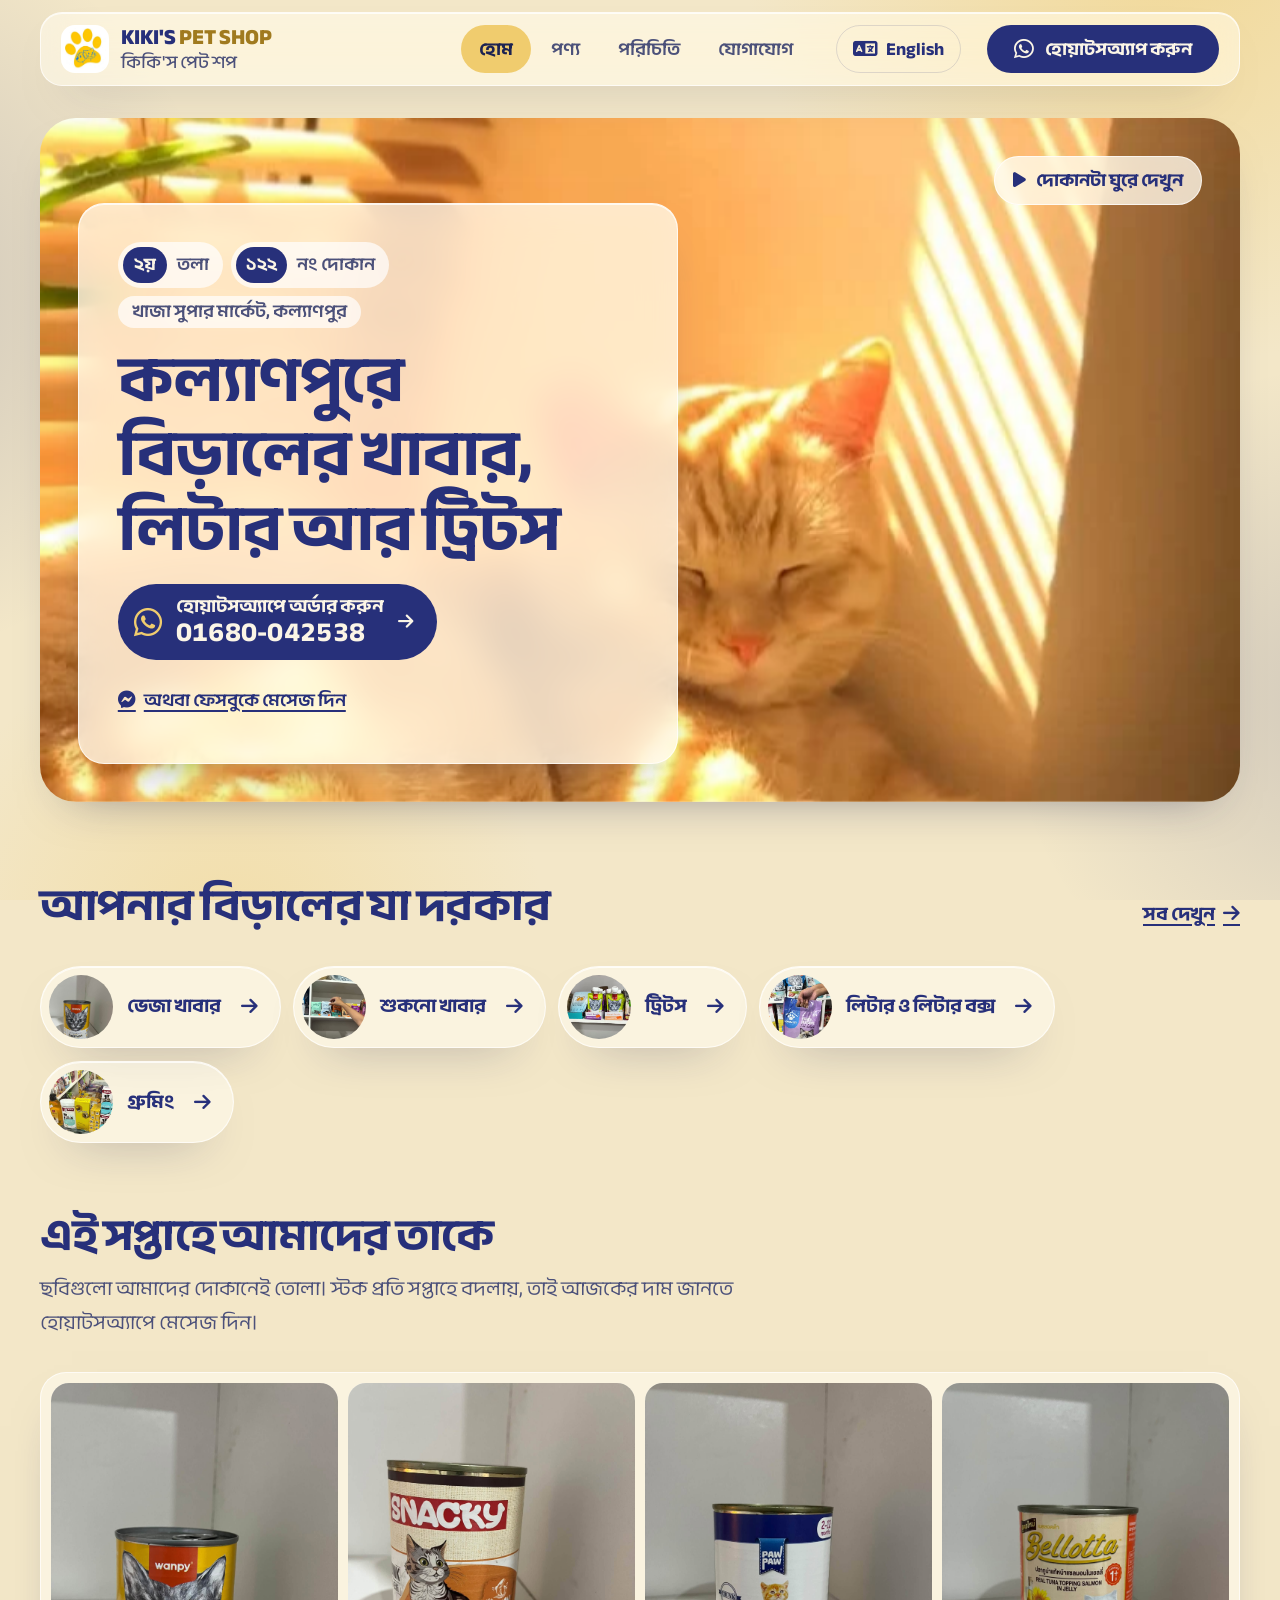
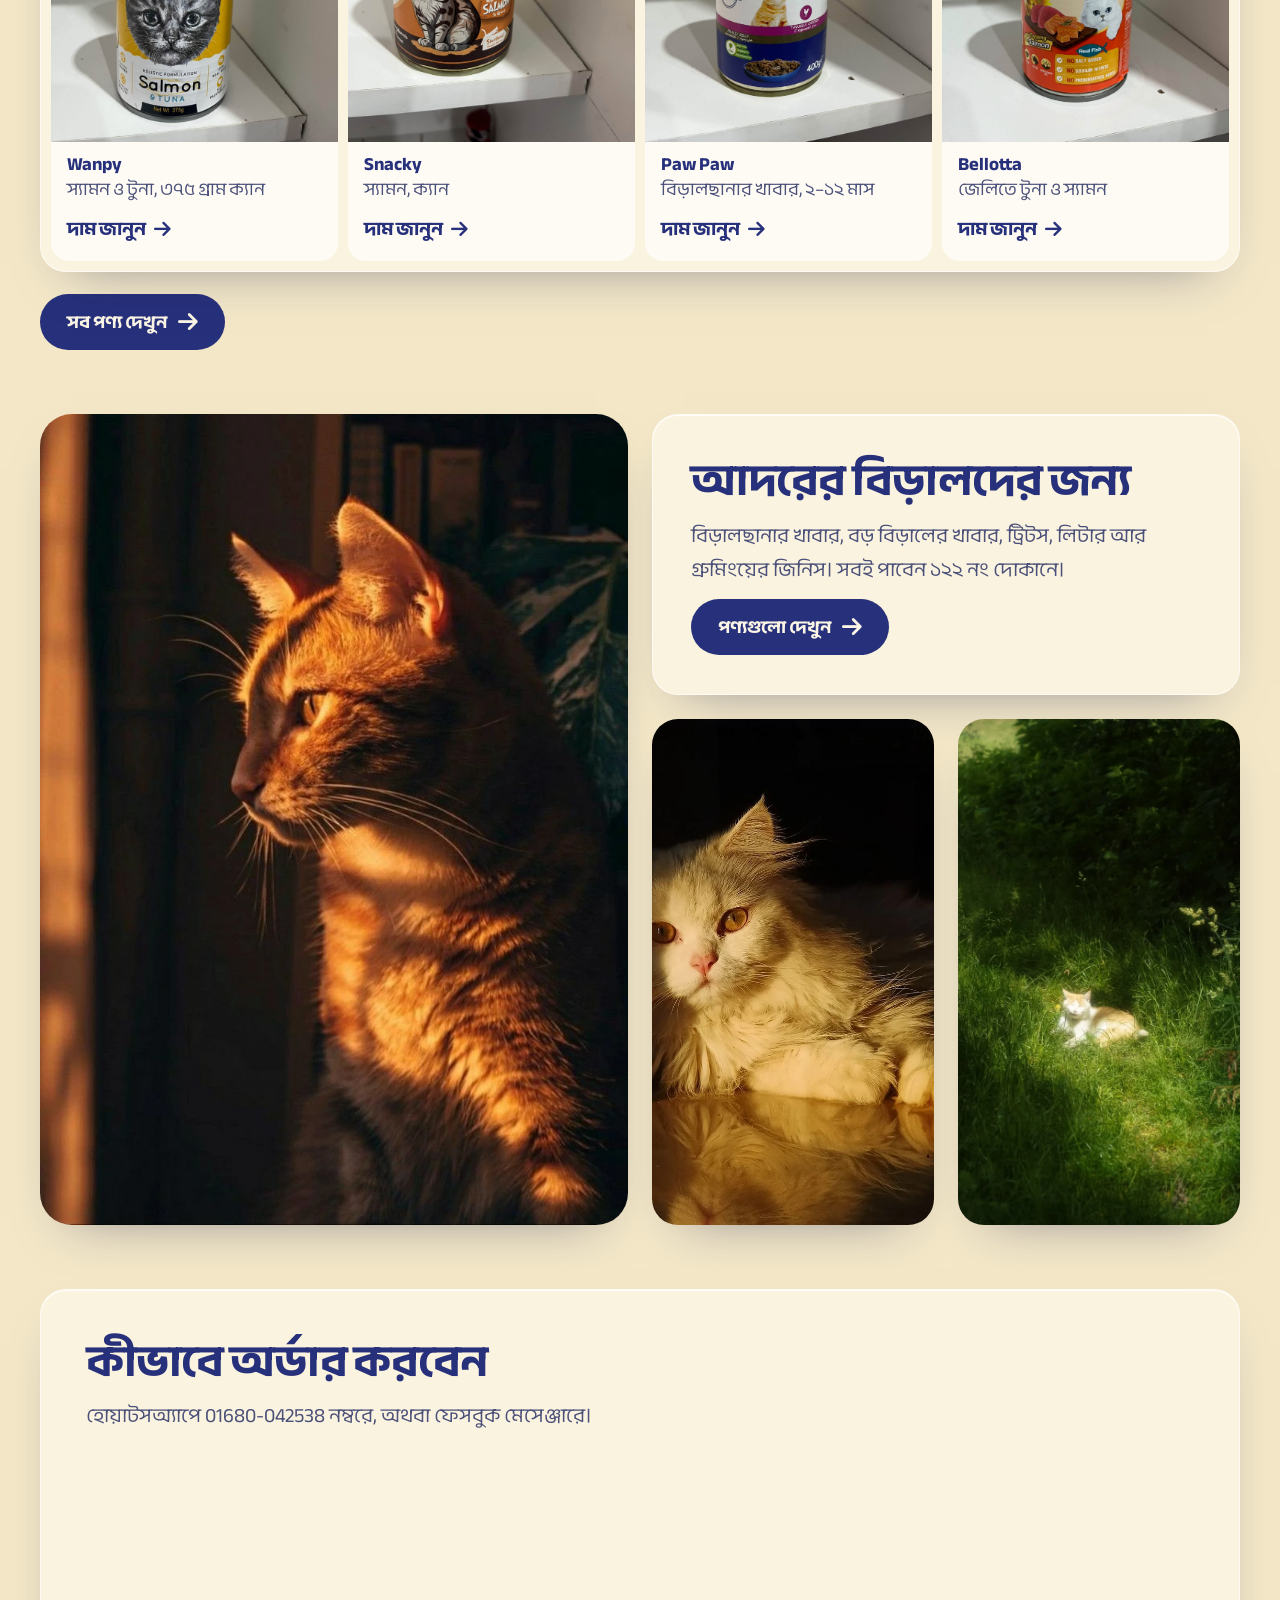
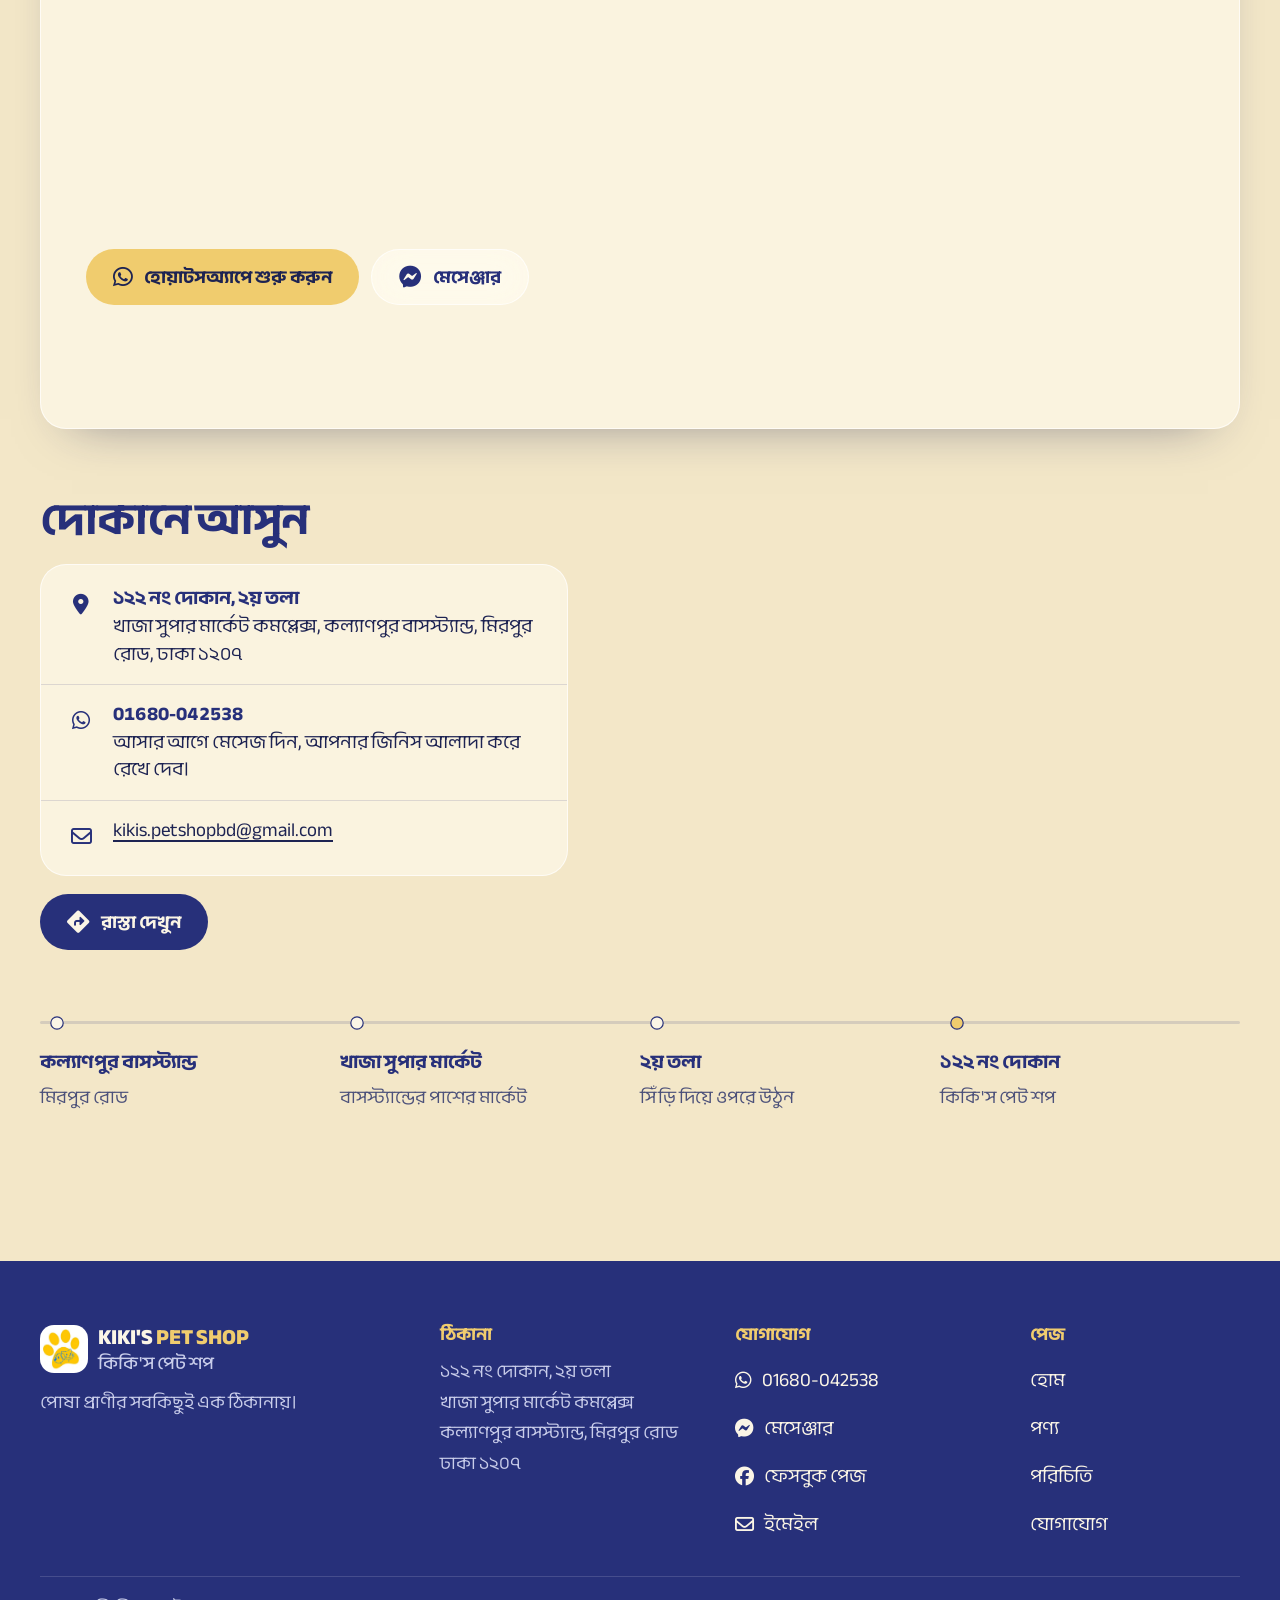
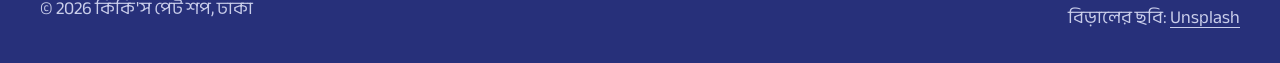
==== commit dfd478a7: "Smooth English/Bangla switch The language switch now keeps your scroll position, crossfades the page" ====
--- a/site/bn/index.html
+++ b/site/bn/index.html
@@ -13,12 +13,39 @@
 <link rel="alternate" hreflang="en" href="https://itsmemonzu.github.io/kikis-pet-shop/index.html">
 <link rel="alternate" hreflang="en" href="https://itsmemonzu.github.io/kikis-pet-shop/index.html">
 <link rel="alternate" hreflang="en" href="https://itsmemonzu.github.io/kikis-pet-shop/index.html">
+<link rel="alternate" hreflang="en" href="https://itsmemonzu.github.io/kikis-pet-shop/index.html">
+<link rel="alternate" hreflang="en" href="https://itsmemonzu.github.io/kikis-pet-shop/index.html">
+<link rel="alternate" hreflang="en" href="https://itsmemonzu.github.io/kikis-pet-shop/index.html">
   <link rel="alternate" hreflang="bn" href="https://itsmemonzu.github.io/kikis-pet-shop/bn/index.html">
   <link rel="stylesheet" href="https://fonts.googleapis.com/css2?family=Anek+Bangla:wght@400..800&display=swap">
   <link rel="stylesheet" href="https://cdnjs.cloudflare.com/ajax/libs/font-awesome/6.5.2/css/all.min.css">
   <link rel="stylesheet" href="../css/kiki.css">
-  <script>document.documentElement.classList.add("js")</script>
-  <script type="speculationrules">{"prerender":[{"where":{"href_matches":"/*"},"eagerness":"moderate"}]}</script>
+  <script>
+    document.documentElement.classList.add("js");
+    /* language switch: remember scroll, mark the swap so the page crossfades instead of replaying its intro */
+    (function () {
+      var K = "kikiLangY";
+      document.addEventListener("click", function (e) {
+        var a = e.target.closest && e.target.closest(".k-lang");
+        if (a) sessionStorage.setItem(K, String(window.scrollY));
+      });
+      addEventListener("pageswap", function (e) {
+        if (e.viewTransition && sessionStorage.getItem(K) !== null) e.viewTransition.types.add("lang");
+      });
+      function arrive(e) {
+        var y = sessionStorage.getItem(K);
+        if (y === null) return;
+        sessionStorage.removeItem(K);
+        document.documentElement.classList.add("k-lang-swap");
+        if (e && e.viewTransition) e.viewTransition.types.add("lang");
+        window.scrollTo({ top: +y, behavior: "instant" });
+      }
+      addEventListener("pagereveal", arrive);
+      document.addEventListener("DOMContentLoaded", function () { arrive(null); });
+    })();
+  </script>
+  <link rel="expect" href="#k-end" blocking="render">
+  <script type="speculationrules">{"prerender":[{"where":{"and":[{"href_matches":"/*"},{"not":{"selector_matches":".k-lang"}}]},"eagerness":"moderate"}]}</script>
 </head>
 <body>
 <a class="k-skip" href="#main">মূল অংশে যান</a>
@@ -234,6 +261,7 @@
   <a href="https://m.me/kikispetshopbd" target="_blank" rel="noopener" aria-label="ফেসবুক মেসেঞ্জারে মেসেজ দিন"><i class="fa-brands fa-facebook-messenger" aria-hidden="true"></i></a>
 </nav>
 
+<div id="k-end" hidden></div>
 <script src="../js/kiki.js" defer></script>
 </body>
 </html>
--- a/site/css/kiki.css
+++ b/site/css/kiki.css
@@ -470,3 +470,18 @@
 html:lang(bn) .k-h1 { line-height: 1.15; }
 html:lang(bn) .k-h2, html:lang(bn) h3 { line-height: 1.2; }
 @media (max-width: 520px) { .k-lang { padding: 0 12px; } }
+
+/* language switch: one calm crossfade, scroll kept, nothing replays */
+@keyframes k-fade-out { to { opacity: 0; } }
+@keyframes k-fade-in { from { opacity: 0; } }
+html:active-view-transition-type(lang)::view-transition-old(k-main) { animation: k-fade-out 0.22s var(--k-ease-io) both; }
+html:active-view-transition-type(lang)::view-transition-new(k-main) { animation: k-fade-in 0.38s var(--k-ease) both 0.06s; }
+html:active-view-transition-type(lang)::view-transition-old(k-header) { animation: k-fade-out 0.22s var(--k-ease-io) both; }
+html:active-view-transition-type(lang)::view-transition-new(k-header) { animation: k-fade-in 0.38s var(--k-ease) both 0.06s; }
+html:active-view-transition-type(lang)::view-transition-group(k-here) { animation-duration: 0.01s; }
+html.k-lang-swap .k-intro .k-hero__img,
+html.k-lang-swap .k-intro .k-hero__card,
+html.k-lang-swap .k-intro .k-hero__tour { animation: none; }
+html.k-lang-swap.js .k-rv, html.k-lang-swap.js .k-rv-img, html.k-lang-swap.js .k-rv-slats > * { opacity: 1; transform: none; transition: none; }
+html.k-lang-swap.js .k-floor { --k-draw: 1; }
+html.k-lang-swap.js .k-floor li::before { transform: none; }
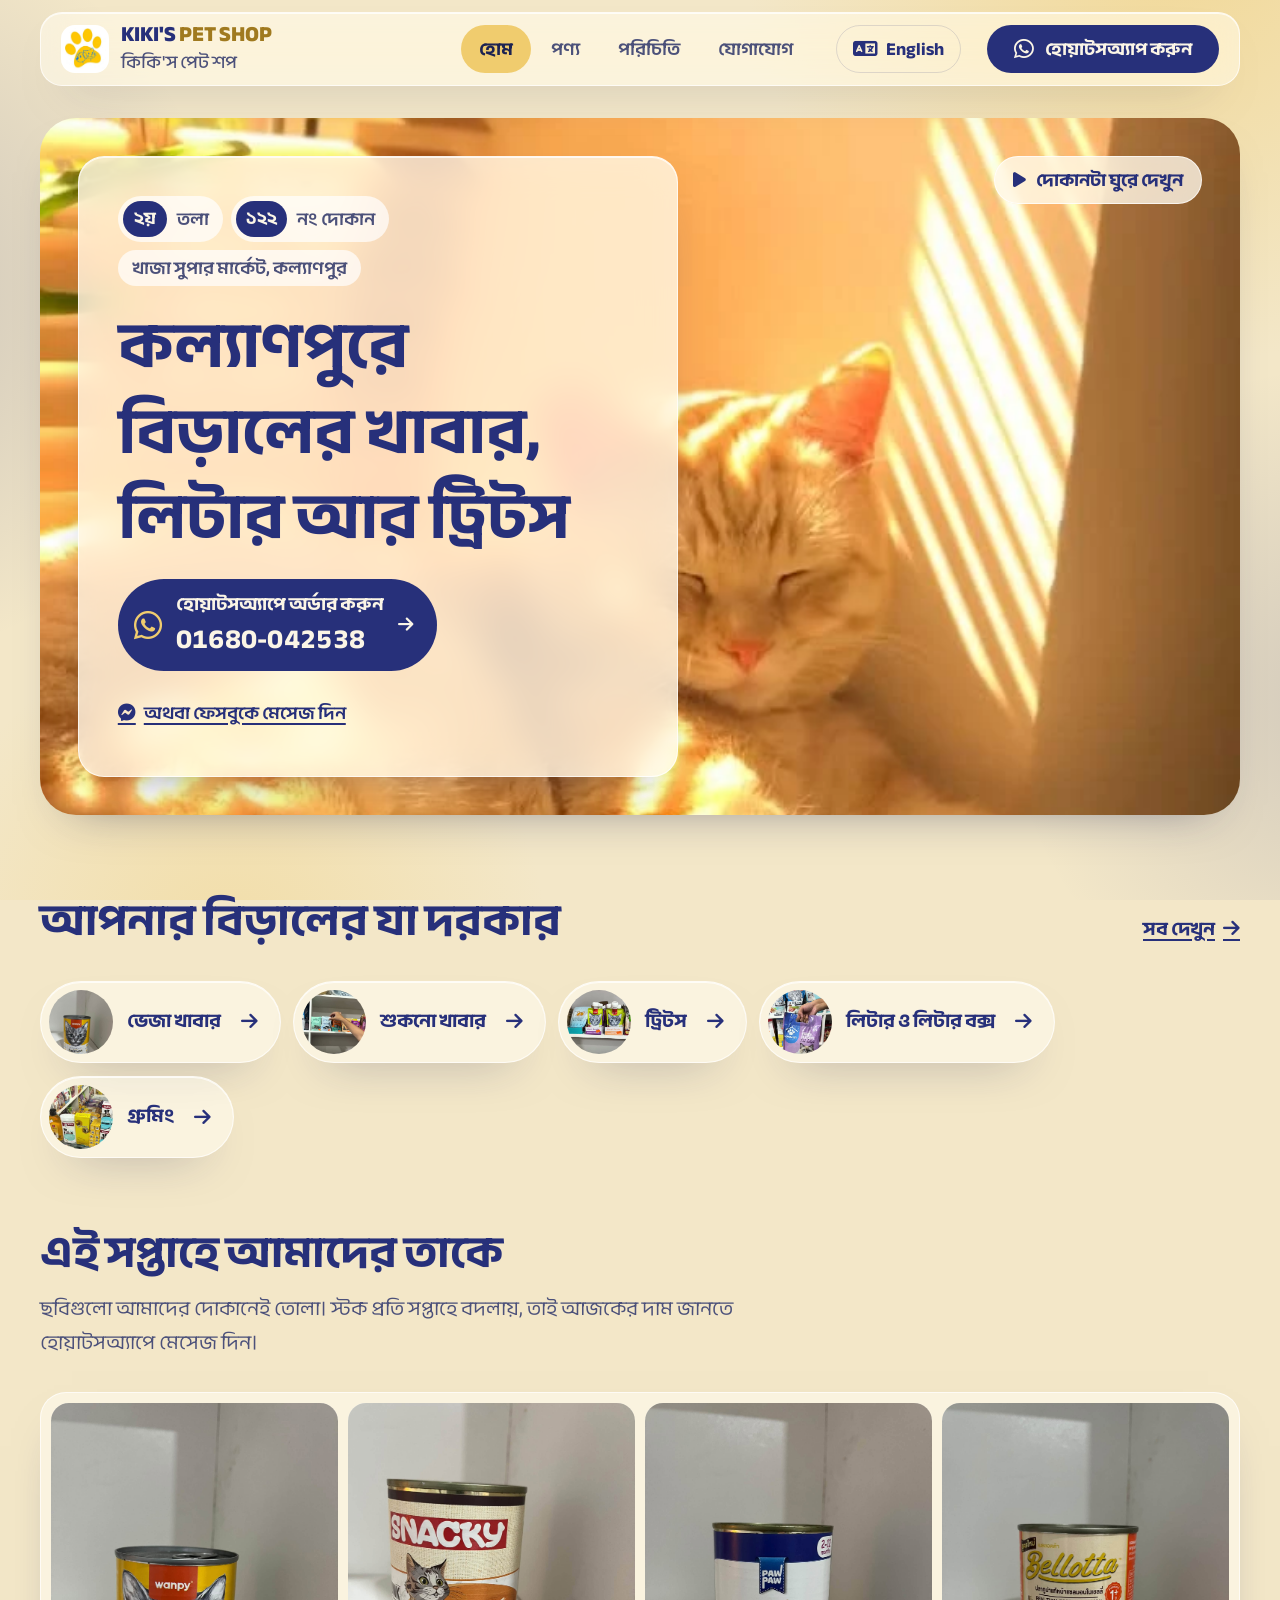
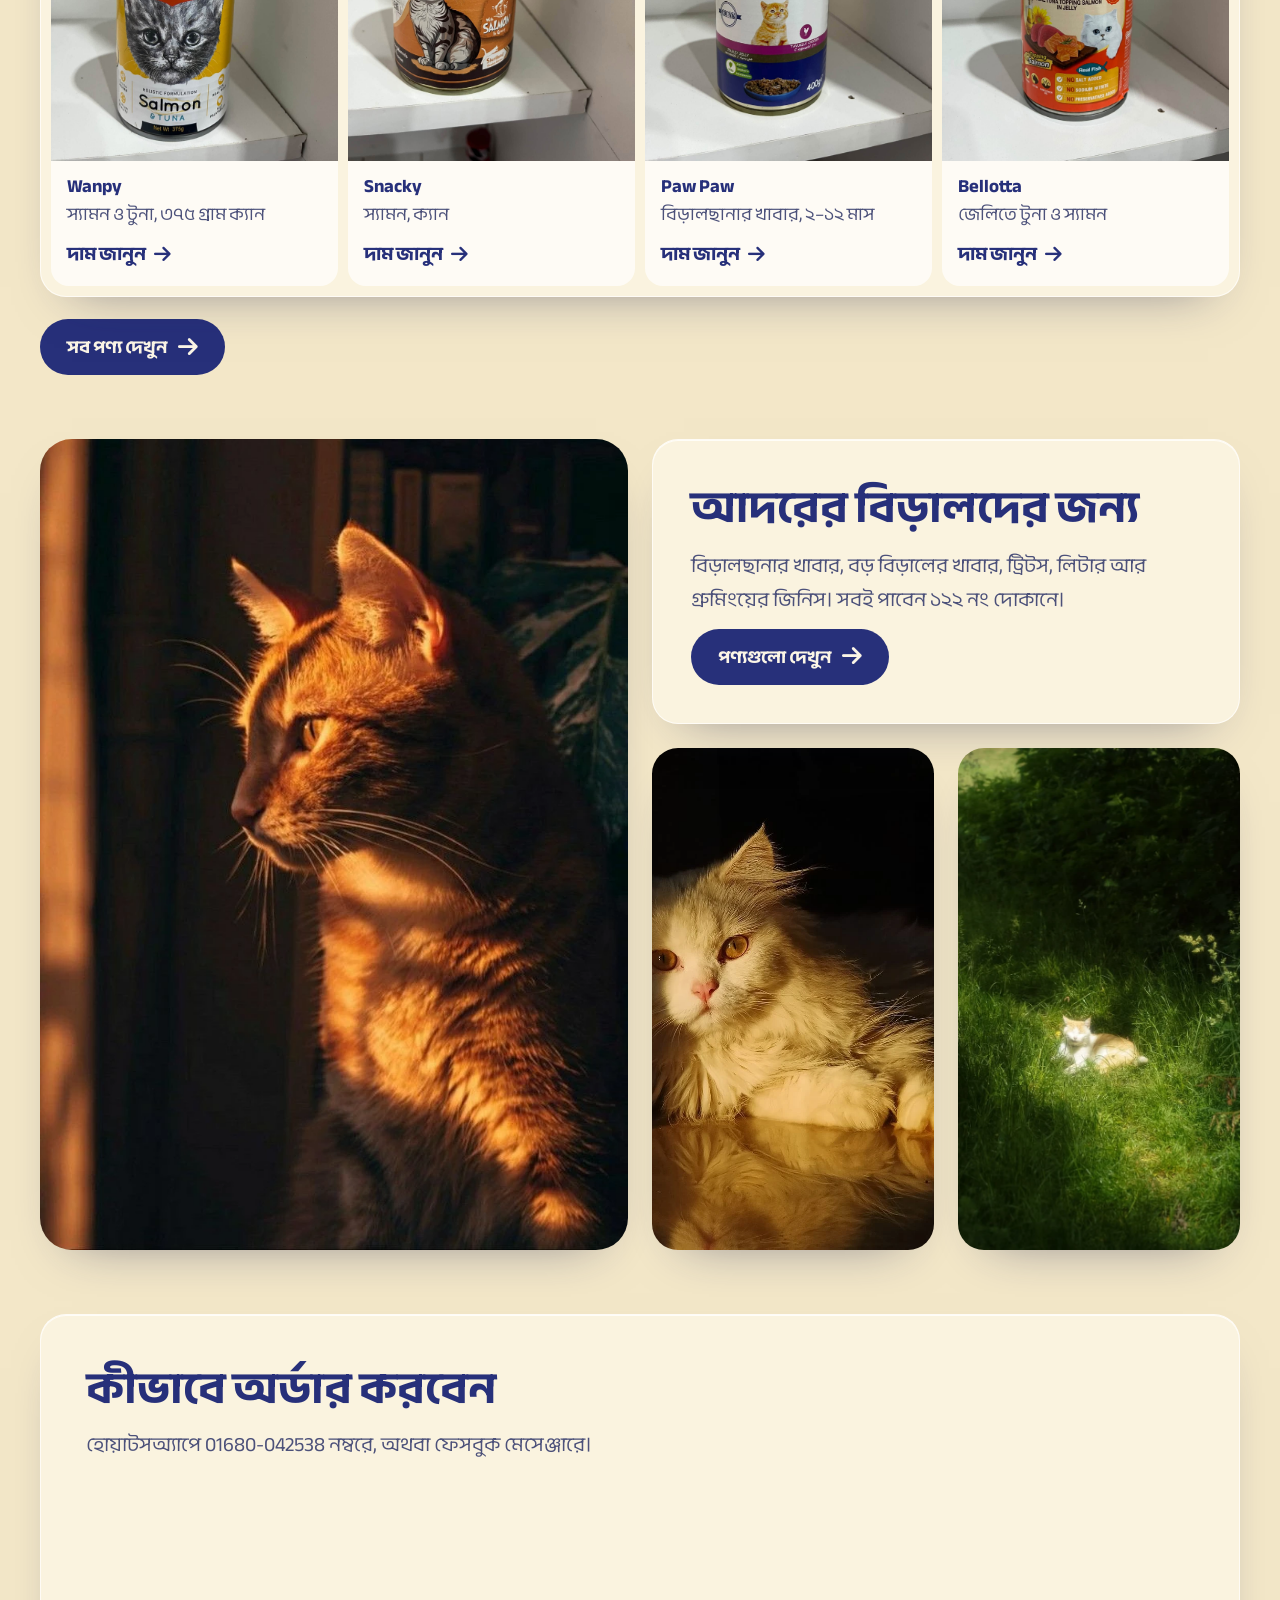
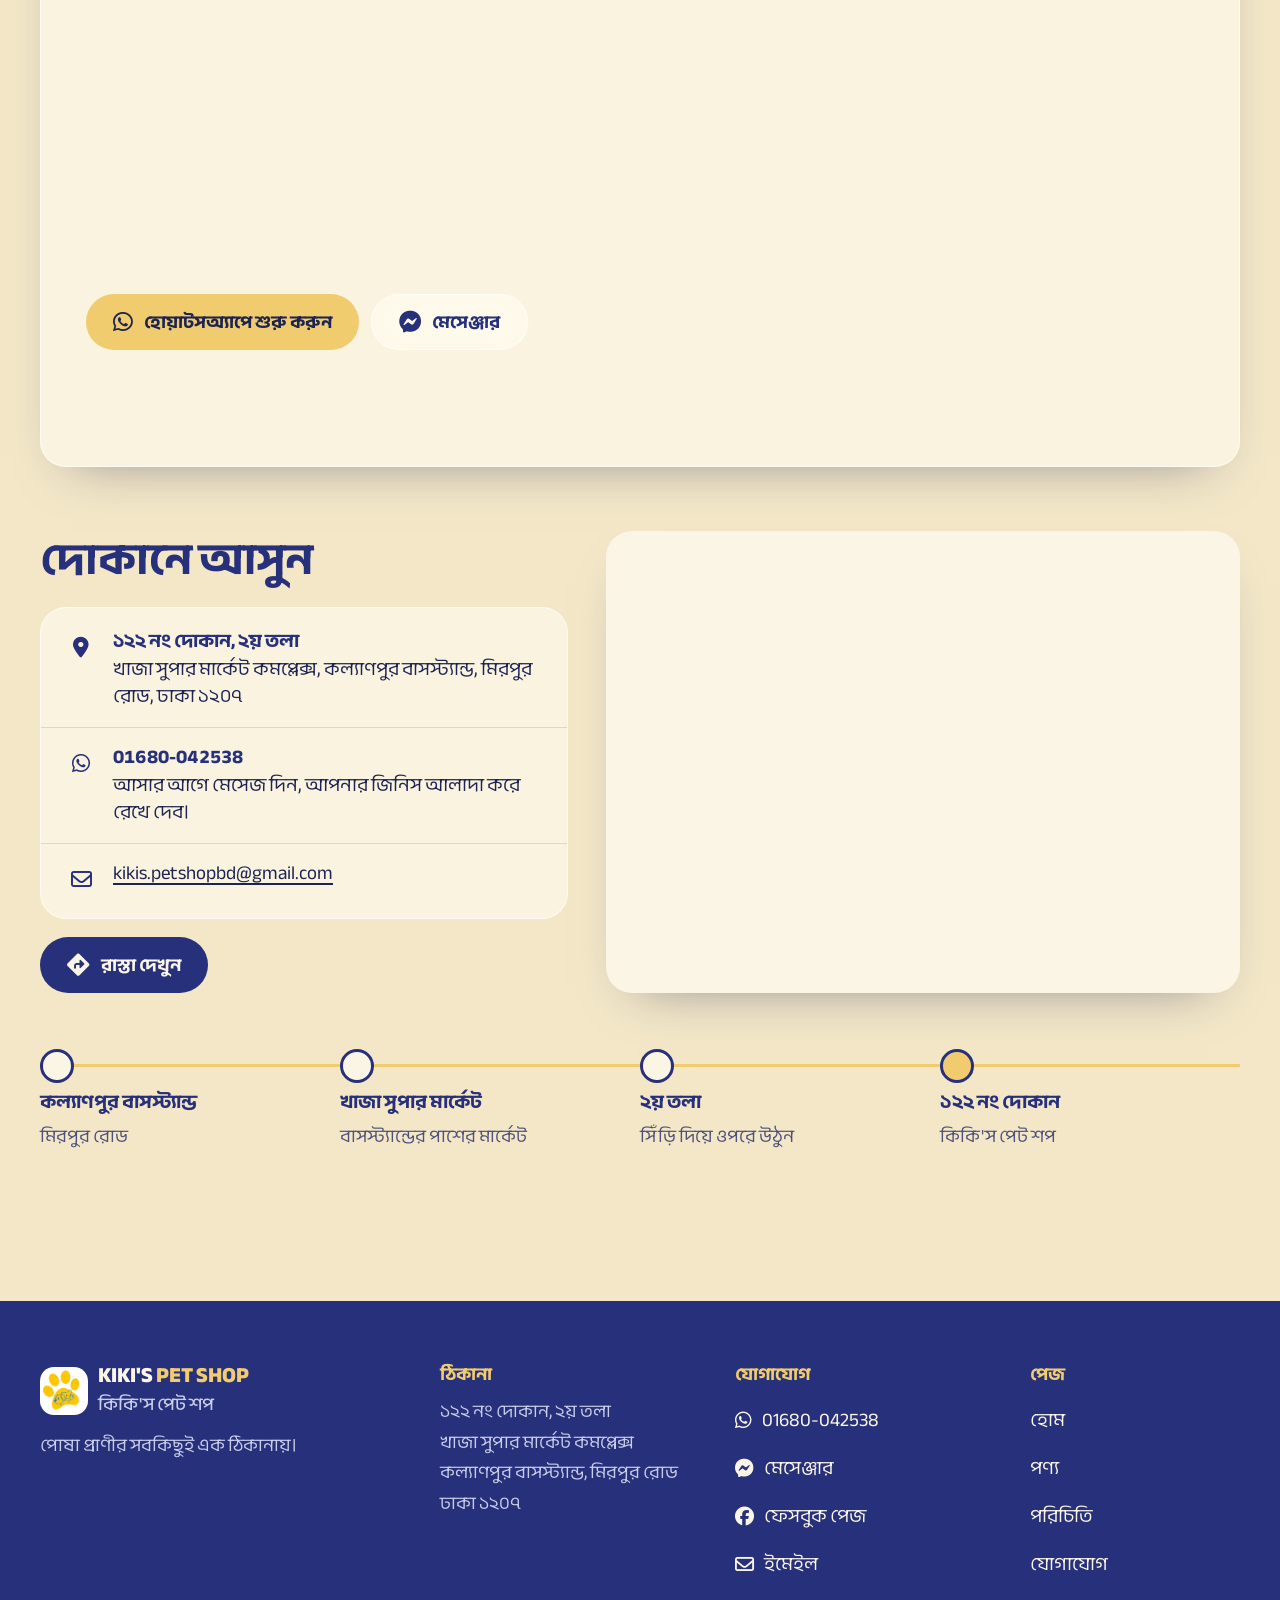
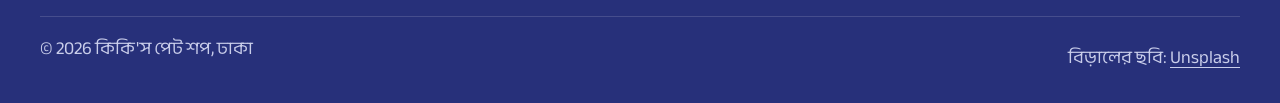
==== commit 448201d3: "Seamless language switch and glass paw prints in the side margins The English/Bangla switch now fetc" ====
--- a/site/bn/index.html
+++ b/site/bn/index.html
@@ -16,38 +16,19 @@
 <link rel="alternate" hreflang="en" href="https://itsmemonzu.github.io/kikis-pet-shop/index.html">
 <link rel="alternate" hreflang="en" href="https://itsmemonzu.github.io/kikis-pet-shop/index.html">
 <link rel="alternate" hreflang="en" href="https://itsmemonzu.github.io/kikis-pet-shop/index.html">
+<link rel="alternate" hreflang="en" href="https://itsmemonzu.github.io/kikis-pet-shop/index.html">
+<link rel="alternate" hreflang="en" href="https://itsmemonzu.github.io/kikis-pet-shop/index.html">
+<link rel="alternate" hreflang="en" href="https://itsmemonzu.github.io/kikis-pet-shop/index.html">
   <link rel="alternate" hreflang="bn" href="https://itsmemonzu.github.io/kikis-pet-shop/bn/index.html">
   <link rel="stylesheet" href="https://fonts.googleapis.com/css2?family=Anek+Bangla:wght@400..800&display=swap">
   <link rel="stylesheet" href="https://cdnjs.cloudflare.com/ajax/libs/font-awesome/6.5.2/css/all.min.css">
-  <link rel="stylesheet" href="../css/kiki.css">
-  <script>
-    document.documentElement.classList.add("js");
-    /* language switch: remember scroll, mark the swap so the page crossfades instead of replaying its intro */
-    (function () {
-      var K = "kikiLangY";
-      document.addEventListener("click", function (e) {
-        var a = e.target.closest && e.target.closest(".k-lang");
-        if (a) sessionStorage.setItem(K, String(window.scrollY));
-      });
-      addEventListener("pageswap", function (e) {
-        if (e.viewTransition && sessionStorage.getItem(K) !== null) e.viewTransition.types.add("lang");
-      });
-      function arrive(e) {
-        var y = sessionStorage.getItem(K);
-        if (y === null) return;
-        sessionStorage.removeItem(K);
-        document.documentElement.classList.add("k-lang-swap");
-        if (e && e.viewTransition) e.viewTransition.types.add("lang");
-        window.scrollTo({ top: +y, behavior: "instant" });
-      }
-      addEventListener("pagereveal", arrive);
-      document.addEventListener("DOMContentLoaded", function () { arrive(null); });
-    })();
-  </script>
-  <link rel="expect" href="#k-end" blocking="render">
+  <link rel="stylesheet" href="../css/kiki.css?v=7">
+  <script>document.documentElement.classList.add("js")</script>
   <script type="speculationrules">{"prerender":[{"where":{"and":[{"href_matches":"/*"},{"not":{"selector_matches":".k-lang"}}]},"eagerness":"moderate"}]}</script>
 </head>
 <body>
+<div class="k-paws" aria-hidden="true"><i></i><i></i><i></i><i></i><i></i><i></i><i></i><i></i></div>
+
 <a class="k-skip" href="#main">মূল অংশে যান</a>
 
 <header class="k-header k-glass">
@@ -261,7 +242,6 @@
   <a href="https://m.me/kikispetshopbd" target="_blank" rel="noopener" aria-label="ফেসবুক মেসেঞ্জারে মেসেজ দিন"><i class="fa-brands fa-facebook-messenger" aria-hidden="true"></i></a>
 </nav>
 
-<div id="k-end" hidden></div>
-<script src="../js/kiki.js" defer></script>
+<script src="../js/kiki.js?v=7" defer></script>
 </body>
 </html>
--- a/site/css/kiki.css
+++ b/site/css/kiki.css
@@ -485,3 +485,39 @@
 html.k-lang-swap.js .k-rv, html.k-lang-swap.js .k-rv-img, html.k-lang-swap.js .k-rv-slats > * { opacity: 1; transform: none; transition: none; }
 html.k-lang-swap.js .k-floor { --k-draw: 1; }
 html.k-lang-swap.js .k-floor li::before { transform: none; }
+
+/* Bangla needs taller lines: vowel signs sit above and below the letters */
+html:lang(bn) .k-h1 { line-height: 1.32; letter-spacing: 0; }
+html:lang(bn) .k-h2, html:lang(bn) h3 { line-height: 1.3; letter-spacing: 0; }
+html:lang(bn) .k-action span, html:lang(bn) .k-pill span, html:lang(bn) .k-item__tag b,
+html:lang(bn) .k-steps b, html:lang(bn) .k-plate, html:lang(bn) .k-chat__bar b,
+html:lang(bn) .k-floor b, html:lang(bn) .k-floor span, html:lang(bn) .k-channel b,
+html:lang(bn) .k-strip, html:lang(bn) .k-btn, html:lang(bn) .k-tag { line-height: 1.45; }
+html:lang(bn) .k-action span { gap: 2px; }
+html:lang(bn) .k-hero__card { gap: 18px; }
+.k-brand__name small { line-height: 1.35; }
+
+/* glass paw prints in the empty side margins of wide screens (decorative, fixed behind content) */
+.k-paws { display: none; }
+@media (min-width: 1440px) {
+  .k-paws { --gut: calc((100vw - var(--k-wrap)) / 2); display: block; position: fixed; inset: 0; z-index: -1; overflow: hidden; pointer-events: none; }
+  .k-paws i { position: absolute; width: calc(var(--gut) * var(--f, 0.45)); aspect-ratio: 1; rotate: var(--r, 0deg); filter: drop-shadow(0 12px 18px rgb(29 35 82 / 0.16)); animation: k-drift var(--t, 16s) ease-in-out var(--d, 0s) infinite alternate; }
+  .k-paws i::before {
+    content: ""; position: absolute; inset: 0;
+    background: linear-gradient(150deg, rgb(255 255 255 / 0.9), rgb(255 255 255 / 0.3) 55%, var(--tint, rgb(240 204 110 / 0.5)));
+    -webkit-backdrop-filter: blur(6px); backdrop-filter: blur(6px);
+    -webkit-mask: var(--k-paw) center / contain no-repeat; mask: var(--k-paw) center / contain no-repeat;
+  }
+  .k-paws i:nth-child(1) { left: calc(var(--gut) * 0.14); top: 13vh; --f: 0.5; --r: -18deg; --d: -2s; }
+  .k-paws i:nth-child(2) { left: calc(var(--gut) * 0.5);  top: 44vh; --f: 0.32; --r: 14deg; --tint: rgb(39 48 122 / 0.28); --t: 19s; --d: -7s; }
+  .k-paws i:nth-child(3) { left: calc(var(--gut) * 0.1);  top: 68vh; --f: 0.58; --r: -6deg; --t: 21s; --d: -11s; }
+  .k-paws i:nth-child(4) { left: calc(var(--gut) * 0.55); top: 90vh; --f: 0.26; --r: 22deg; --tint: rgb(39 48 122 / 0.28); --d: -5s; }
+  .k-paws i:nth-child(5) { right: calc(var(--gut) * 0.18); top: 7vh;  --f: 0.36; --r: 20deg; --tint: rgb(39 48 122 / 0.28); --t: 18s; --d: -9s; }
+  .k-paws i:nth-child(6) { right: calc(var(--gut) * 0.12); top: 31vh; --f: 0.6; --r: -14deg; --d: -3s; }
+  .k-paws i:nth-child(7) { right: calc(var(--gut) * 0.5);  top: 62vh; --f: 0.34; --r: 9deg; --t: 20s; --d: -13s; }
+  .k-paws i:nth-child(8) { right: calc(var(--gut) * 0.16); top: 82vh; --f: 0.46; --r: -24deg; --tint: rgb(39 48 122 / 0.28); --d: -6s; }
+}
+@keyframes k-drift { from { translate: 0 0; } to { translate: 0 -22px; } }
+:root {
+  --k-paw: url("data:image/svg+xml,%3Csvg xmlns='http://www.w3.org/2000/svg' viewBox='0 0 100 100'%3E%3Cellipse cx='18' cy='42' rx='10' ry='13' transform='rotate(-20 18 42)'/%3E%3Cellipse cx='37' cy='22' rx='10.5' ry='14' transform='rotate(-6 37 22)'/%3E%3Cellipse cx='63' cy='22' rx='10.5' ry='14' transform='rotate(6 63 22)'/%3E%3Cellipse cx='82' cy='42' rx='10' ry='13' transform='rotate(20 82 42)'/%3E%3Cpath d='M50 48c-14 0-30 16-30 31 0 9 7 15 16 15 6 0 9-3 14-3s8 3 14 3c9 0 16-6 16-15 0-15-16-31-30-31z'/%3E%3C/svg%3E");
+}
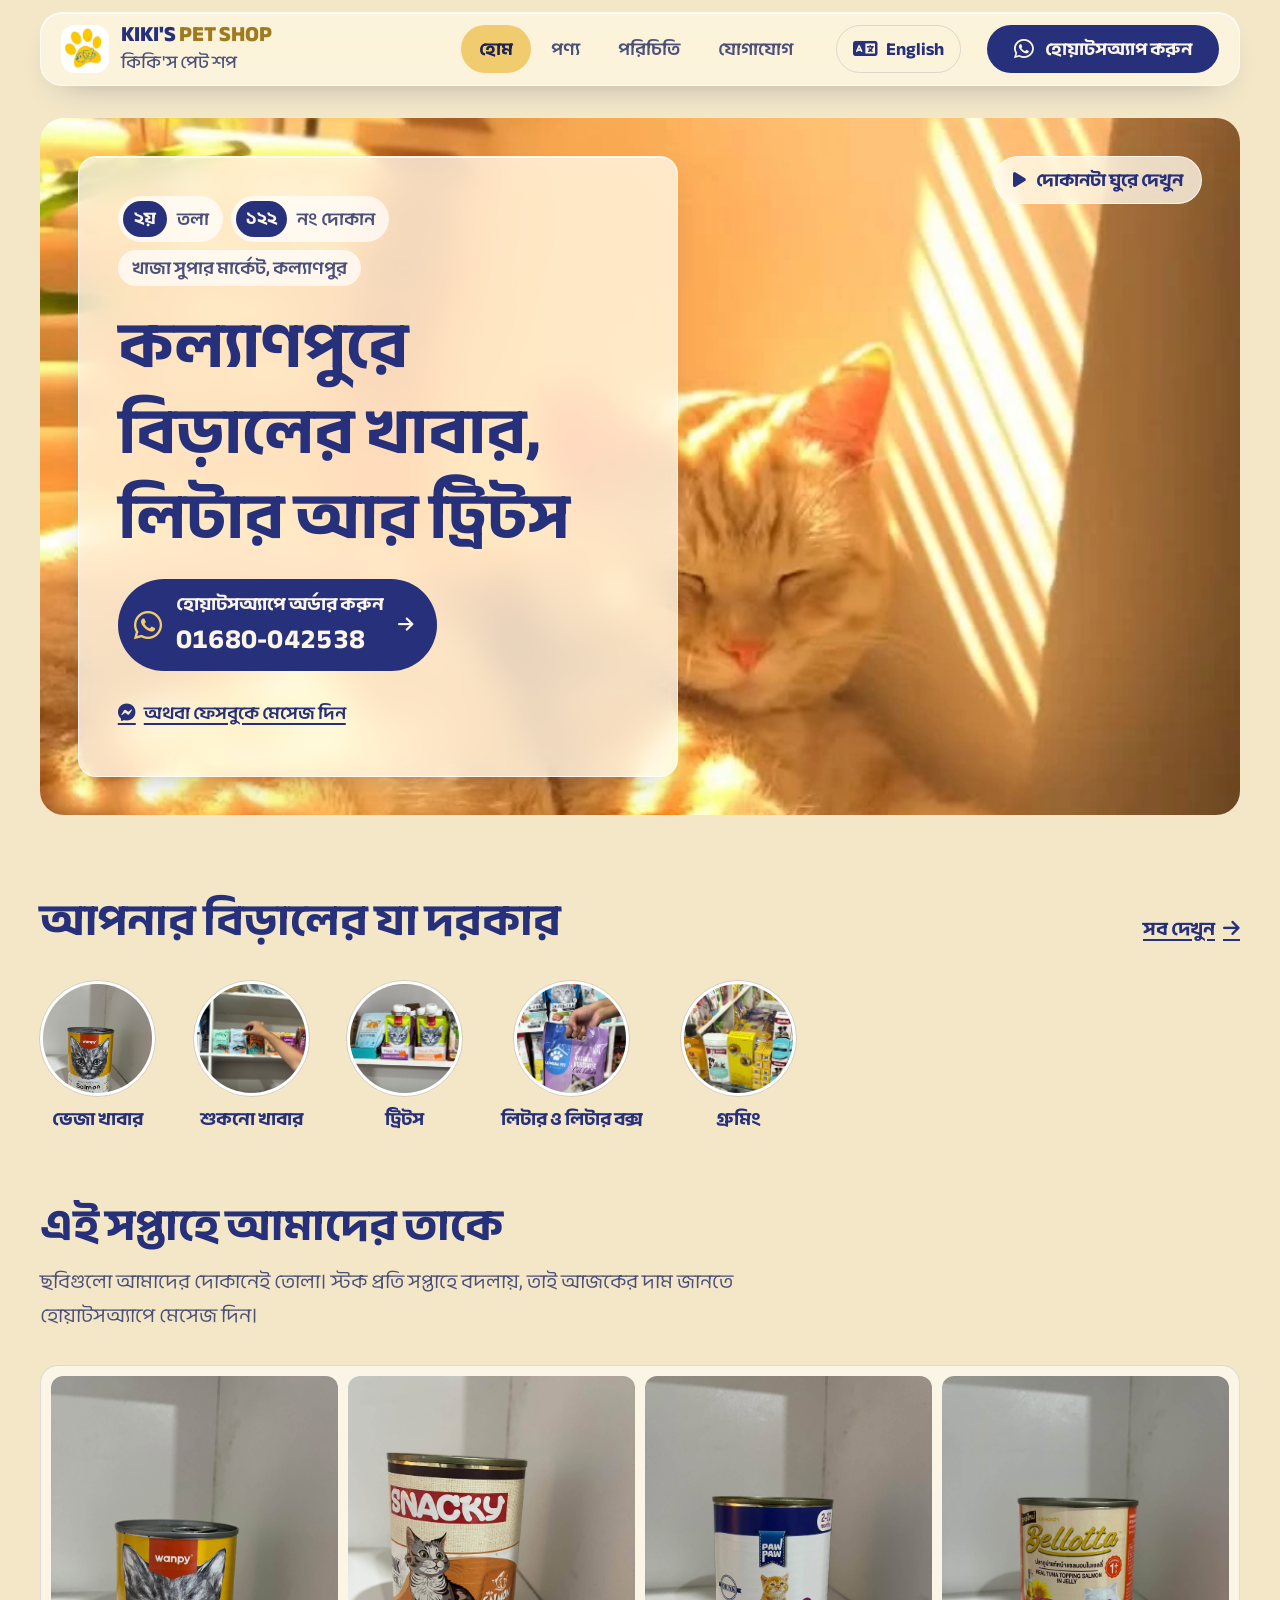
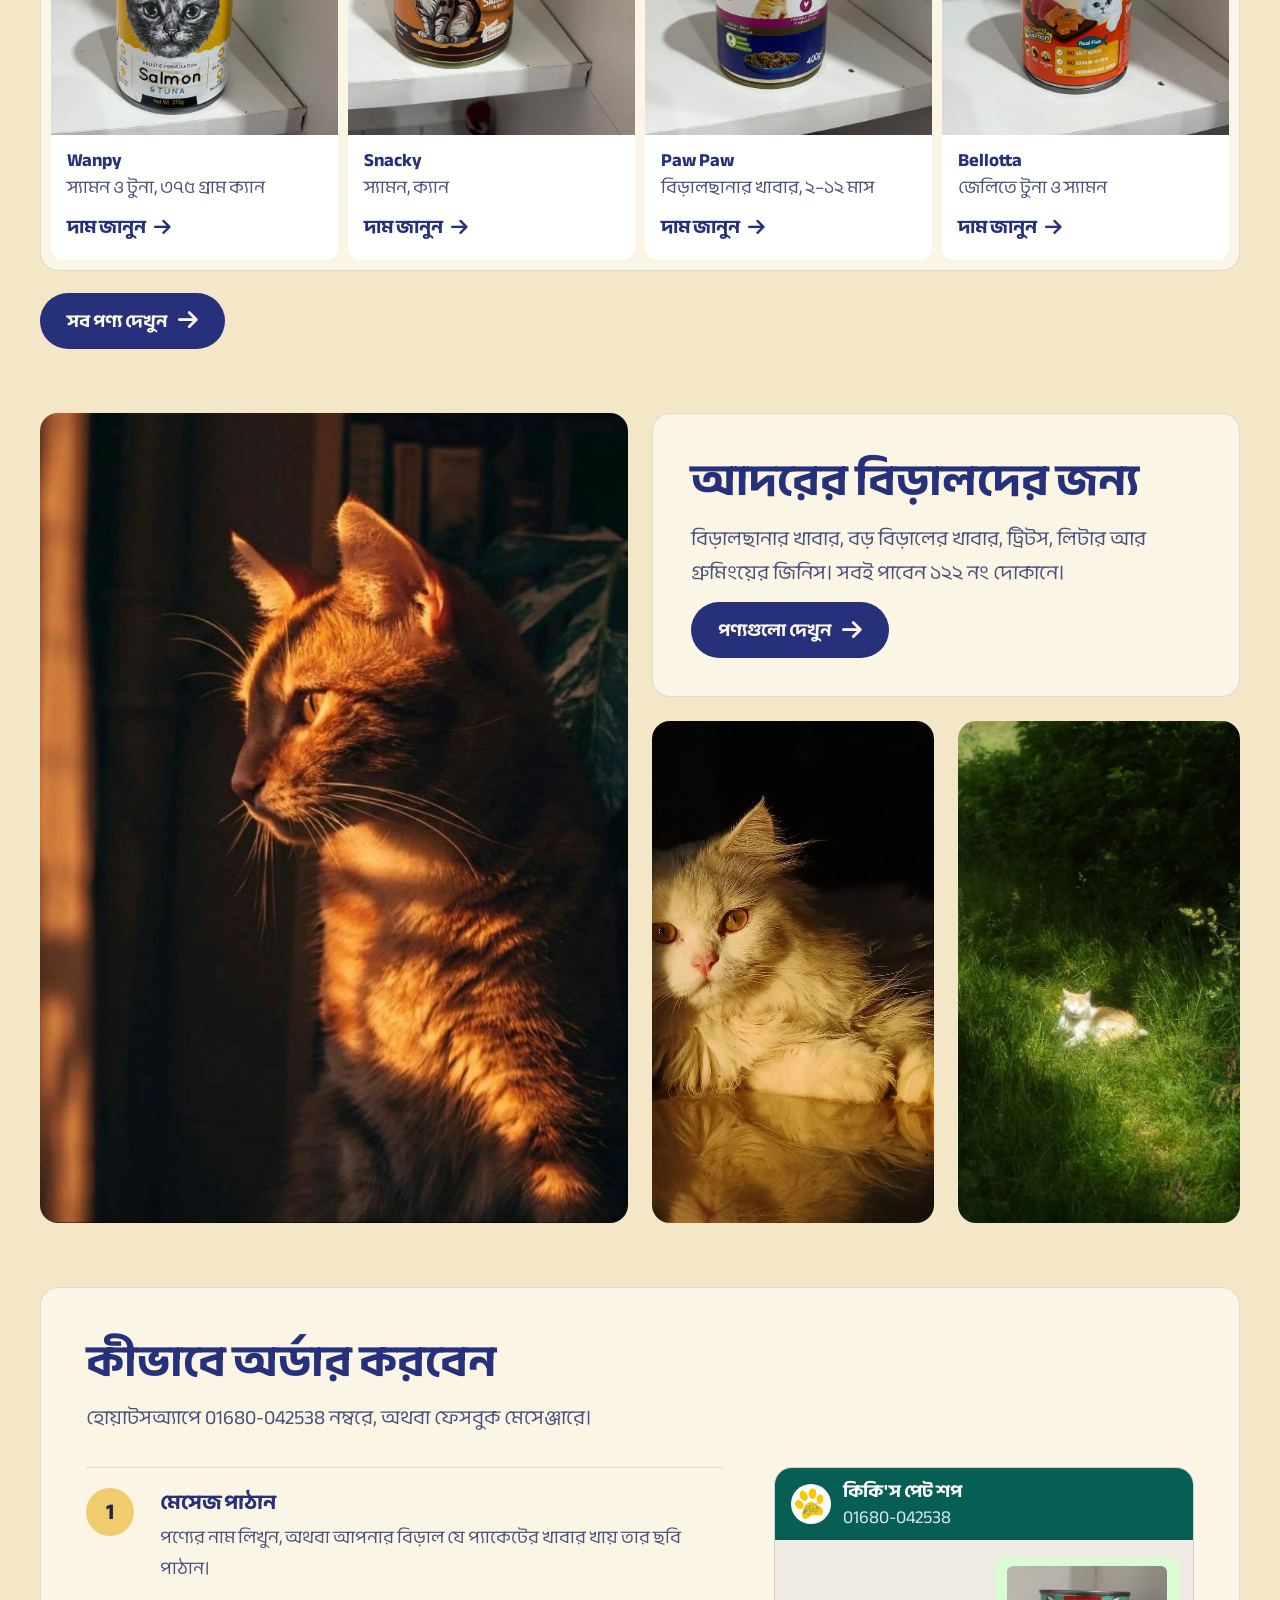
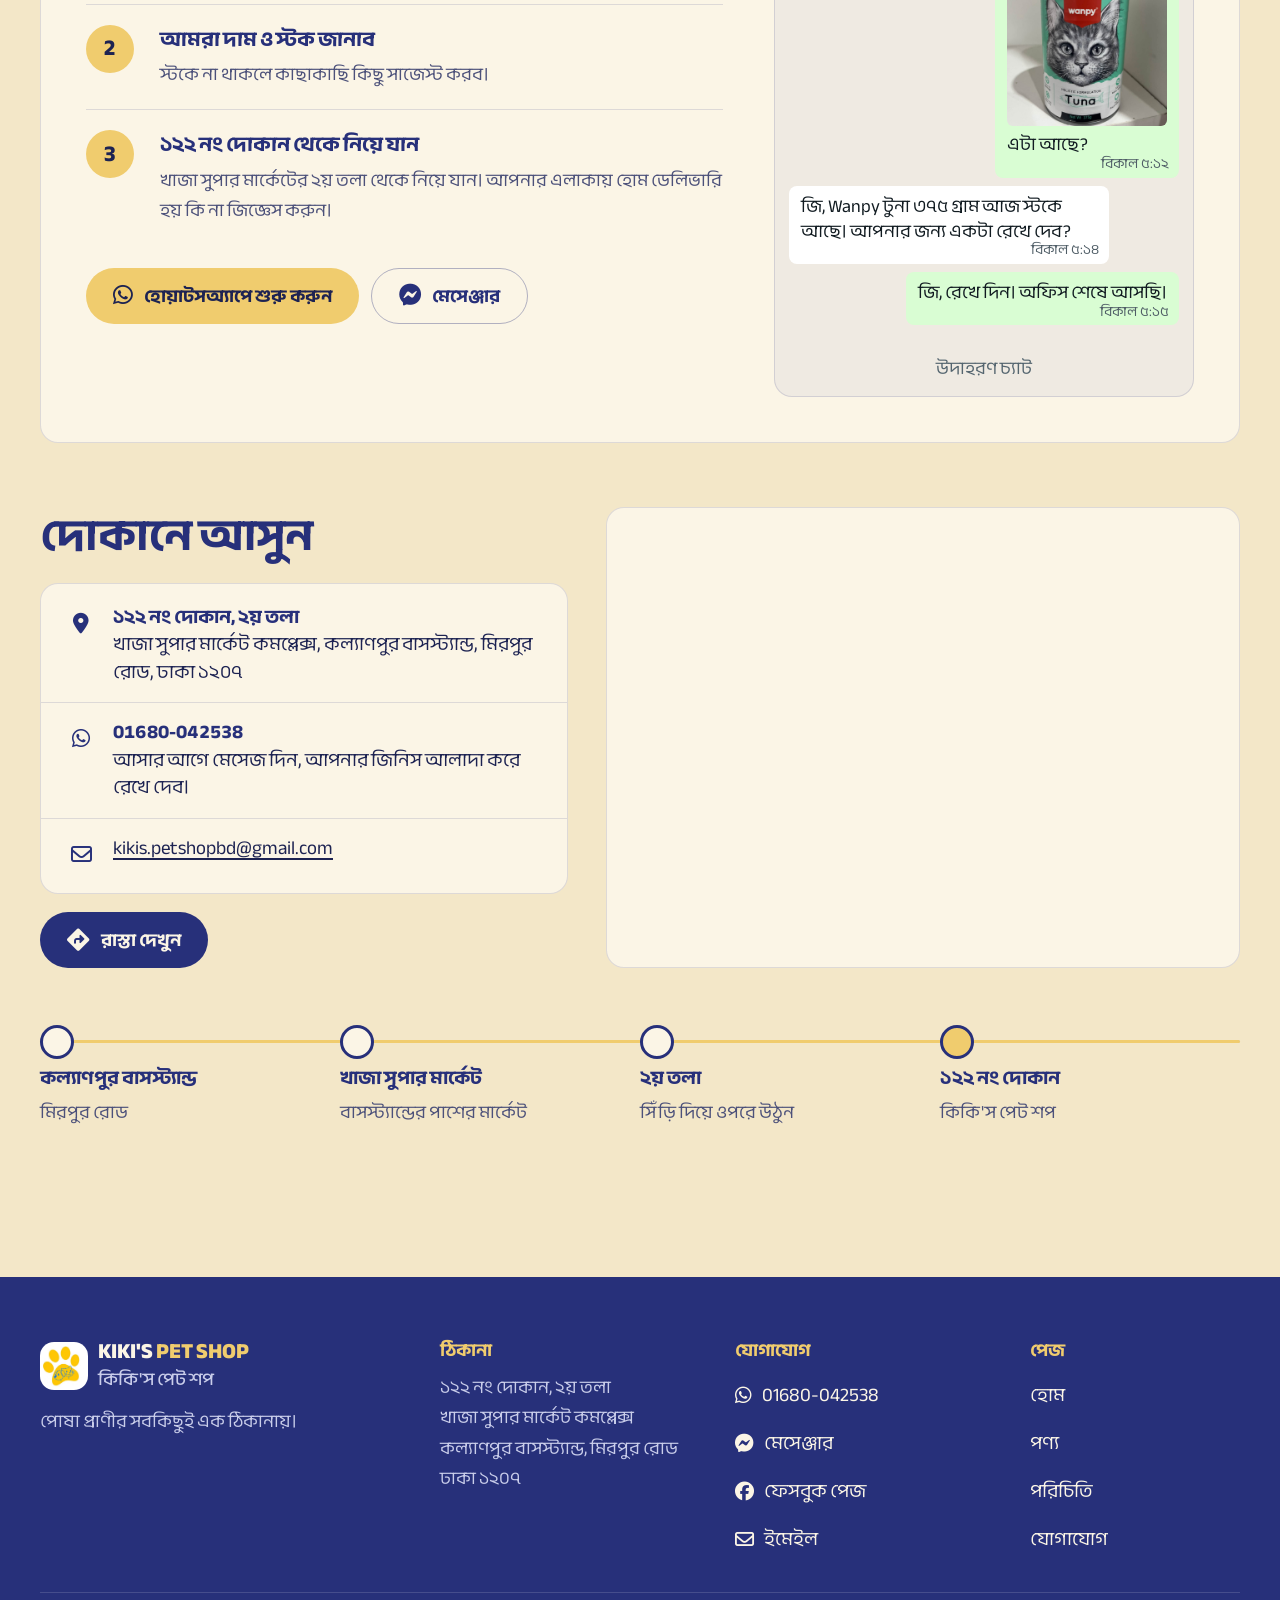
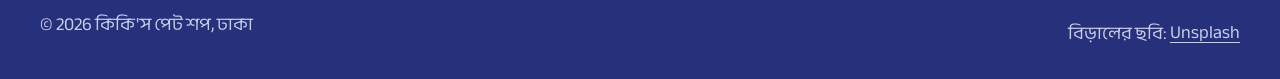
==== commit b1b42602: "Less AI: glass only where things float, flat paper elsewhere Removed the colour-blob background and " ====
--- a/site/bn/index.html
+++ b/site/bn/index.html
@@ -2,7 +2,7 @@
 <html lang="bn">
 <head>
   <meta charset="utf-8">
-  <meta name="viewport" content="width=device-width, initial-scale=1">
+  <meta name="viewport" content="width=device-width, initial-scale=1, viewport-fit=cover">
   <title>কিকি'স পেট শপ | কল্যাণপুরে বিড়ালের খাবার, লিটার ও পোষা প্রাণীর জিনিসপত্র</title>
   <meta name="description" content="কিকি&#x27;স পেট শপ, ১২২ নং দোকান, ২য় তলা, খাজা সুপার মার্কেট, কল্যাণপুর, ঢাকা। বিড়ালের ভেজা ও শুকনো খাবার, ট্রিটস, লিটার ও গ্রুমিং পণ্য। হোয়াটসঅ্যাপে অর্ডার করুন 01680-042538।">
   <meta name="theme-color" content="#f3e7c8">
@@ -19,15 +19,16 @@
 <link rel="alternate" hreflang="en" href="https://itsmemonzu.github.io/kikis-pet-shop/index.html">
 <link rel="alternate" hreflang="en" href="https://itsmemonzu.github.io/kikis-pet-shop/index.html">
 <link rel="alternate" hreflang="en" href="https://itsmemonzu.github.io/kikis-pet-shop/index.html">
+<link rel="alternate" hreflang="en" href="https://itsmemonzu.github.io/kikis-pet-shop/index.html">
+<link rel="alternate" hreflang="en" href="https://itsmemonzu.github.io/kikis-pet-shop/index.html">
   <link rel="alternate" hreflang="bn" href="https://itsmemonzu.github.io/kikis-pet-shop/bn/index.html">
   <link rel="stylesheet" href="https://fonts.googleapis.com/css2?family=Anek+Bangla:wght@400..800&display=swap">
   <link rel="stylesheet" href="https://cdnjs.cloudflare.com/ajax/libs/font-awesome/6.5.2/css/all.min.css">
-  <link rel="stylesheet" href="../css/kiki.css?v=7">
+  <link rel="stylesheet" href="../css/kiki.css?v=9">
   <script>document.documentElement.classList.add("js")</script>
   <script type="speculationrules">{"prerender":[{"where":{"and":[{"href_matches":"/*"},{"not":{"selector_matches":".k-lang"}}]},"eagerness":"moderate"}]}</script>
 </head>
 <body>
-<div class="k-paws" aria-hidden="true"><i></i><i></i><i></i><i></i><i></i><i></i><i></i><i></i></div>
 
 <a class="k-skip" href="#main">মূল অংশে যান</a>
 
@@ -82,11 +83,11 @@
         <a class="k-more" href="shop.html">সব দেখুন <i class="fa-solid fa-arrow-right" aria-hidden="true"></i></a>
       </div>
       <ul class="k-pills">
-        <li><a class="k-pill k-glass" href="shop.html#wet-food"><img src="../assets/fb/product-2.jpg" alt="" loading="lazy"><span><b>ভেজা খাবার</b></span><i class="fa-solid fa-arrow-right" aria-hidden="true"></i></a></li>
-        <li><a class="k-pill k-glass" href="shop.html#dry-food"><img src="../assets/shop/dry-food.jpg" alt="" loading="lazy"><span><b>শুকনো খাবার</b></span><i class="fa-solid fa-arrow-right" aria-hidden="true"></i></a></li>
-        <li><a class="k-pill k-glass" href="shop.html#treats"><img src="../assets/shop/treats.jpg" alt="" loading="lazy"><span><b>ট্রিটস</b></span><i class="fa-solid fa-arrow-right" aria-hidden="true"></i></a></li>
-        <li><a class="k-pill k-glass" href="shop.html#litter"><img src="../assets/shop/litter.jpg" alt="" loading="lazy"><span><b>লিটার ও লিটার বক্স</b></span><i class="fa-solid fa-arrow-right" aria-hidden="true"></i></a></li>
-        <li><a class="k-pill k-glass" href="shop.html#grooming"><img src="../assets/shop/grooming.jpg" alt="" loading="lazy"><span><b>গ্রুমিং</b></span><i class="fa-solid fa-arrow-right" aria-hidden="true"></i></a></li>
+        <li><a class="k-pill" href="shop.html#wet-food"><img src="../assets/fb/product-2.jpg" alt="" loading="lazy"><span><b>ভেজা খাবার</b></span><i class="fa-solid fa-arrow-right" aria-hidden="true"></i></a></li>
+        <li><a class="k-pill" href="shop.html#dry-food"><img src="../assets/shop/dry-food.jpg" alt="" loading="lazy"><span><b>শুকনো খাবার</b></span><i class="fa-solid fa-arrow-right" aria-hidden="true"></i></a></li>
+        <li><a class="k-pill" href="shop.html#treats"><img src="../assets/shop/treats.jpg" alt="" loading="lazy"><span><b>ট্রিটস</b></span><i class="fa-solid fa-arrow-right" aria-hidden="true"></i></a></li>
+        <li><a class="k-pill" href="shop.html#litter"><img src="../assets/shop/litter.jpg" alt="" loading="lazy"><span><b>লিটার ও লিটার বক্স</b></span><i class="fa-solid fa-arrow-right" aria-hidden="true"></i></a></li>
+        <li><a class="k-pill" href="shop.html#grooming"><img src="../assets/shop/grooming.jpg" alt="" loading="lazy"><span><b>গ্রুমিং</b></span><i class="fa-solid fa-arrow-right" aria-hidden="true"></i></a></li>
       </ul>
     </div>
   </section>
@@ -97,7 +98,6 @@
       <div class="k-head">
         <div>
           <h2 id="shelf-title" class="k-h2 k-display">এই সপ্তাহে আমাদের তাকে</h2>
-          
         </div>
         <p>ছবিগুলো আমাদের দোকানেই তোলা। স্টক প্রতি সপ্তাহে বদলায়, তাই আজকের দাম জানতে হোয়াটসঅ্যাপে মেসেজ দিন।</p>
       </div>
@@ -118,9 +118,8 @@
     <div class="k-wrap k-feature__grid">
       <figure class="k-feature__main"><img src="../assets/cats/golden-profile.webp" alt="বিকেলের রোদে একটি কমলা ট্যাবি বিড়াল" loading="lazy" width="736" height="1015"></figure>
       <div class="k-feature__side">
-        <div class="k-glass k-feature__card">
+        <div class="k-paper k-feature__card">
           <h2 id="cats-title" class="k-h2 k-display">আদরের বিড়ালদের জন্য</h2>
-          
           <p class="k-feature__text">বিড়ালছানার খাবার, বড় বিড়ালের খাবার, ট্রিটস, লিটার আর গ্রুমিংয়ের জিনিস। সবই পাবেন ১২২ নং দোকানে।</p>
           <a class="k-btn k-btn--dark" href="shop.html">পণ্যগুলো দেখুন <i class="fa-solid fa-arrow-right" aria-hidden="true"></i></a>
         </div>
@@ -134,11 +133,10 @@
 
   <!-- ORDER: three steps -->
   <section class="k-section" aria-labelledby="order-title">
-    <div class="k-wrap k-glass k-panel">
+    <div class="k-wrap k-paper k-panel">
       <div class="k-head">
         <div>
           <h2 id="order-title" class="k-h2 k-display">কীভাবে অর্ডার করবেন</h2>
-          
         </div>
         <p>হোয়াটসঅ্যাপে 01680-042538 নম্বরে, অথবা ফেসবুক মেসেঞ্জারে।</p>
       </div>
@@ -173,7 +171,6 @@
       <div class="k-addr">
         <div>
           <h2 id="visit-title" class="k-h2 k-display">দোকানে আসুন</h2>
-          
         </div>
         <dl >
           <div><dt><i class="fa-solid fa-location-dot" aria-hidden="true"></i><span class="k-sr">ঠিকানা</span></dt><dd><b>১২২ নং দোকান, ২য় তলা</b>খাজা সুপার মার্কেট কমপ্লেক্স, কল্যাণপুর বাসস্ট্যান্ড, মিরপুর রোড, ঢাকা ১২০৭</dd></div>
@@ -237,11 +234,14 @@
   </div>
 </footer>
 
-<nav class="k-dock" aria-label="দ্রুত যোগাযোগ">
-  <a href="https://wa.me/8801680042538?text=%E0%A6%B9%E0%A7%8D%E0%A6%AF%E0%A6%BE%E0%A6%B2%E0%A7%8B%20%E0%A6%95%E0%A6%BF%E0%A6%95%E0%A6%BF%27%E0%A6%B8%20%E0%A6%AA%E0%A7%87%E0%A6%9F%20%E0%A6%B6%E0%A6%AA%21" target="_blank" rel="noopener"><i class="fa-brands fa-whatsapp" aria-hidden="true"></i>হোয়াটসঅ্যাপে অর্ডার করুন</a>
-  <a href="https://m.me/kikispetshopbd" target="_blank" rel="noopener" aria-label="ফেসবুক মেসেঞ্জারে মেসেজ দিন"><i class="fa-brands fa-facebook-messenger" aria-hidden="true"></i></a>
+<nav class="k-tabbar k-glass" aria-label="দ্রুত মেনু">
+  <a href="index.html" aria-current="page"><i class="fa-solid fa-house" aria-hidden="true"></i><span>হোম</span></a>
+  <a href="shop.html"><i class="fa-solid fa-bag-shopping" aria-hidden="true"></i><span>পণ্য</span></a>
+  <a class="k-tabbar__wa" href="https://wa.me/8801680042538?text=%E0%A6%B9%E0%A7%8D%E0%A6%AF%E0%A6%BE%E0%A6%B2%E0%A7%8B%20%E0%A6%95%E0%A6%BF%E0%A6%95%E0%A6%BF%27%E0%A6%B8%20%E0%A6%AA%E0%A7%87%E0%A6%9F%20%E0%A6%B6%E0%A6%AA%21%20%E0%A6%86%E0%A6%AE%E0%A6%BF%20%E0%A6%85%E0%A6%B0%E0%A7%8D%E0%A6%A1%E0%A6%BE%E0%A6%B0%20%E0%A6%95%E0%A6%B0%E0%A6%A4%E0%A7%87%20%E0%A6%9A%E0%A6%BE%E0%A6%87%3A%20" target="_blank" rel="noopener"><i class="fa-brands fa-whatsapp" aria-hidden="true"></i><span>অর্ডার</span></a>
+  <a href="about.html"><i class="fa-solid fa-store" aria-hidden="true"></i><span>পরিচিতি</span></a>
+  <a href="contact.html"><i class="fa-solid fa-location-dot" aria-hidden="true"></i><span>যোগাযোগ</span></a>
 </nav>
 
-<script src="../js/kiki.js?v=7" defer></script>
+<script src="../js/kiki.js?v=9" defer></script>
 </body>
 </html>
--- a/site/css/kiki.css
+++ b/site/css/kiki.css
@@ -24,14 +24,14 @@
   /* Global Fonts */
   --k-font: "Anek Bangla", "Noto Sans Bengali", system-ui, sans-serif;
 
-  --k-wrap: 1240px;
+  --k-wrap: clamp(1240px, 76vw, 1360px);
   --k-gutter: clamp(16px, 4vw, 40px);
   --k-section: clamp(40px, 5vw, 72px);
   --k-r-ctrl: 14px;
-  --k-r-card: 26px;
+  --k-r-card: 18px;
   --k-ease: cubic-bezier(0.16, 1, 0.3, 1);
   --k-ease-io: cubic-bezier(0.65, 0, 0.35, 1);
-  --k-lift: 0 22px 50px -32px rgb(29 35 82 / 0.55);
+  --k-lift: 0 14px 34px -22px rgb(29 35 82 / 0.45);   /* only for things that float: header, tab bar, hero card */
 }
 
 /* ---------- base ---------- */
@@ -44,13 +44,6 @@
   line-height: 1.6;
   color: var(--k-ink);
   background-color: var(--k-cream);
-  /* soft navy and gold light behind the glass */
-  background-image:
-    radial-gradient(55vw 55vw at 92% -8%, rgb(240 204 110 / 0.55), transparent 62%),
-    radial-gradient(48vw 48vw at -12% 32%, rgb(39 48 122 / 0.20), transparent 62%),
-    radial-gradient(44vw 44vw at 105% 78%, rgb(39 48 122 / 0.16), transparent 60%),
-    radial-gradient(40vw 40vw at 18% 105%, rgb(240 204 110 / 0.35), transparent 62%);
-  background-attachment: fixed;
   -webkit-font-smoothing: antialiased;
   text-rendering: optimizeLegibility;
 }
@@ -78,6 +71,7 @@
   box-shadow: inset 0 1px 0 rgb(255 255 255 / 0.75), var(--k-lift);
 }
 .k-panel { padding: clamp(24px, 3.5vw, 48px); }
+.k-paper { background: var(--k-cream-2); border: 1px solid var(--k-line); border-radius: var(--k-r-card); }
 @supports not ((backdrop-filter: blur(1px)) or (-webkit-backdrop-filter: blur(1px))) {
   .k-glass { background: var(--k-cream-2); }
 }
@@ -105,7 +99,7 @@
 .k-btn:active { transform: translateY(1px); }
 .k-btn i { font-size: 1.25em; }
 .k-btn--dark, .k-btn--white { --bg: var(--k-navy); --fg: var(--k-cream-2); --hover: #343e94; }
-.k-btn--ghost { --bg: var(--k-glass); --fg: var(--k-navy); --hover: var(--k-glass-strong); border: 1px solid var(--k-glass-edge); -webkit-backdrop-filter: var(--k-blur); backdrop-filter: var(--k-blur); }
+.k-btn--ghost { --bg: transparent; --fg: var(--k-navy); --hover: var(--k-white); border: 1.5px solid rgb(39 48 122 / 0.35); }
 
 /* ---------- header: floating glass bar ---------- */
 .k-header { position: sticky; top: 12px; z-index: 50; width: min(100% - 2 * var(--k-gutter), var(--k-wrap)); margin: 12px auto 0; padding: 0 clamp(12px, 1.6vw, 22px); border-radius: 22px; view-transition-name: k-header; }
@@ -133,7 +127,7 @@
 
 /* ---------- hero: photo with a frosted card ---------- */
 .k-hero { padding-block: clamp(18px, 2.5vw, 32px) clamp(8px, 1vw, 16px); }
-.k-hero__stage { position: relative; border-radius: 36px; overflow: hidden; min-height: clamp(560px, 76svh, 780px); display: flex; align-items: flex-end; padding: clamp(18px, 3vw, 40px); box-shadow: var(--k-lift); }
+.k-hero__stage { position: relative; border-radius: 24px; overflow: hidden; min-height: clamp(560px, 76svh, 780px); display: flex; align-items: flex-end; padding: clamp(18px, 3vw, 40px); }
 .k-hero__img { position: absolute; inset: 0; width: 100%; height: 100%; object-fit: cover; object-position: 50% 45%; }
 .k-hero__card { position: relative; display: grid; gap: 16px; justify-items: start; width: min(100%, 600px); padding: clamp(22px, 3vw, 40px); background: var(--k-glass-strong); }
 .k-hero__card .k-bn-line { margin: 0; color: var(--k-ink-2); font-size: clamp(1.2rem, 1.05rem + 0.5vw, 1.45rem); }
@@ -167,15 +161,14 @@
 /* ---------- categories: glass pills ---------- */
 .k-picks__head { display: flex; flex-wrap: wrap; align-items: baseline; justify-content: space-between; gap: 8px 24px; margin-bottom: clamp(18px, 2.4vw, 28px); }
 .k-more { display: inline-flex; align-items: center; gap: 8px; min-height: 48px; font-weight: 700; color: var(--k-navy); }
-.k-pills { display: flex; flex-wrap: wrap; gap: 12px; margin: 0; padding: 0; list-style: none; }
-.k-pill { display: inline-flex; align-items: center; gap: 14px; padding: 8px 22px 8px 8px; border-radius: 999px; color: var(--k-ink); text-decoration: none; transition: background-color 0.3s var(--k-ease), transform 0.4s var(--k-ease); }
-.k-pill:hover, .k-pill:focus-visible { background: var(--k-glass-strong); transform: translateY(-2px); }
-.k-pill img { width: 64px; height: 64px; border-radius: 50%; object-fit: cover; }
-.k-pill span { display: grid; line-height: 1.2; }
-.k-pill b { font-size: 1.2rem; color: var(--k-navy); }
-.k-pill small { font-size: 1.125rem; color: var(--k-ink-2); }
-.k-pill i { color: var(--k-navy); margin-left: 6px; transition: transform 0.4s var(--k-ease); }
-.k-pill:hover i { transform: translateX(4px); }
+.k-pills { display: flex; flex-wrap: wrap; gap: 20px clamp(18px, 3vw, 44px); margin: 0; padding: 0; list-style: none; }
+.k-pill { display: grid; justify-items: center; gap: 10px; text-align: center; color: var(--k-ink); text-decoration: none; }
+.k-pill img { width: clamp(88px, 9vw, 120px); height: clamp(88px, 9vw, 120px); border-radius: 50%; object-fit: cover; border: 3px solid var(--k-white); outline: 1px solid var(--k-line); transition: transform 0.4s var(--k-ease); }
+.k-pill:hover img, .k-pill:focus-visible img { transform: scale(1.05); }
+.k-pill span { display: grid; justify-items: center; line-height: 1.25; }
+.k-pill b { font-size: 1.15rem; color: var(--k-navy); }
+.k-pill:hover b { text-decoration: underline; text-underline-offset: 0.2em; }
+.k-pill i { display: none; }
 
 /* ---------- sections ---------- */
 .k-section { padding-block: var(--k-section); }
@@ -186,8 +179,8 @@
 .k-bn-sub, .k-head .k-bn { display: block; margin-top: 6px; font-size: 1.2rem; color: var(--k-ink-2); font-weight: 500; }
 
 /* shelf: real photos in one glass case */
-.k-shelf { display: grid; grid-template-columns: repeat(4, minmax(0, 1fr)); gap: 10px; margin: 0; padding: 10px; list-style: none; background: var(--k-glass); -webkit-backdrop-filter: var(--k-blur); backdrop-filter: var(--k-blur); border: 1px solid var(--k-glass-edge); border-radius: var(--k-r-card); box-shadow: var(--k-lift); }
-.k-item { display: grid; grid-template-rows: auto 1fr; overflow: hidden; background: rgb(255 255 255 / 0.7); border-radius: 18px; }
+.k-shelf { display: grid; grid-template-columns: repeat(4, minmax(0, 1fr)); gap: 10px; margin: 0; padding: 10px; list-style: none; background: var(--k-cream-2); border: 1px solid var(--k-line); border-radius: var(--k-r-card); }
+.k-item { display: grid; grid-template-rows: auto 1fr; overflow: hidden; background: var(--k-white); border-radius: 12px; }
 .k-item__img { overflow: hidden; }
 .k-item__img img { width: 100%; aspect-ratio: 4 / 5; object-fit: cover; object-position: 50% 72%; transition: transform 0.9s var(--k-ease); }
 .k-item:hover .k-item__img img { transform: scale(1.04); }
@@ -202,13 +195,13 @@
 
 /* feature: one big photo, a glass card and two small photos */
 .k-feature__grid { display: grid; grid-template-columns: minmax(0, 1fr) minmax(0, 1fr); gap: clamp(16px, 2vw, 24px); align-items: stretch; }
-.k-feature__main { margin: 0; border-radius: 32px; overflow: hidden; box-shadow: var(--k-lift); }
+.k-feature__main { margin: 0; border-radius: var(--k-r-card); overflow: hidden; }
 .k-feature__main img { width: 100%; height: 100%; min-height: 420px; object-fit: cover; }
 .k-feature__side { display: grid; grid-template-rows: auto 1fr; gap: clamp(16px, 2vw, 24px); }
 .k-feature__card { display: grid; gap: 12px; justify-items: start; padding: clamp(24px, 3vw, 40px); }
 .k-feature__text { margin: 0; font-size: 1.25rem; color: var(--k-ink-2); }
 .k-feature__pair { display: grid; grid-template-columns: 1fr 1fr; gap: clamp(16px, 2vw, 24px); }
-.k-feature__pair img { width: 100%; height: 100%; min-height: 220px; object-fit: cover; border-radius: 26px; box-shadow: var(--k-lift); }
+.k-feature__pair img { width: 100%; height: 100%; min-height: 220px; object-fit: cover; border-radius: var(--k-r-card); }
 
 /* steps */
 .k-steps { display: grid; gap: 0; padding: 0; margin: 0; list-style: none; counter-reset: k; }
@@ -220,7 +213,7 @@
 
 /* order: steps beside an example WhatsApp chat */
 .k-order { display: grid; grid-template-columns: minmax(0, 1fr) minmax(0, 420px); gap: clamp(28px, 4vw, 64px); align-items: start; }
-.k-chat { margin: 0; border-radius: 22px; overflow: hidden; background: #efeae2; color: #111b21; box-shadow: var(--k-lift); }
+.k-chat { margin: 0; border-radius: var(--k-r-card); overflow: hidden; background: #efeae2; color: #111b21; border: 1px solid var(--k-line); }
 .k-chat__bar { display: flex; align-items: center; gap: 12px; padding: 10px 16px; background: #075e54; color: #fff; }
 .k-chat__bar span { width: 40px; height: 40px; border-radius: 50%; background: #fff url("../assets/fb/logo-plate.jpg") center / 80% no-repeat; }
 .k-chat__bar b { font-size: 1.125rem; line-height: 1.2; }
@@ -247,18 +240,18 @@
 /* visit */
 .k-visit { display: grid; grid-template-columns: minmax(0, 1fr) minmax(0, 1.2fr); gap: clamp(20px, 3vw, 40px); align-items: stretch; }
 .k-addr { display: grid; align-content: start; gap: 18px; }
-.k-addr dl { margin: 0; display: grid; padding: 4px 0; background: var(--k-glass); -webkit-backdrop-filter: var(--k-blur); backdrop-filter: var(--k-blur); border: 1px solid var(--k-glass-edge); border-radius: var(--k-r-card); }
+.k-addr dl { margin: 0; display: grid; padding: 4px 0; background: var(--k-cream-2); border: 1px solid var(--k-line); border-radius: var(--k-r-card); }
 .k-addr dl > div { display: grid; grid-template-columns: 40px 1fr; gap: 12px; align-items: start; padding: 16px 20px; }
 .k-addr dl > div + div { border-top: 1px solid var(--k-line); }
 .k-addr dt { width: 40px; padding-top: 3px; color: var(--k-navy); font-size: 1.3rem; text-align: center; }
 .k-addr dd { margin: 0; line-height: 1.45; }
 .k-addr dd b { display: block; color: var(--k-navy); }
-.k-map { position: relative; min-height: 380px; border-radius: var(--k-r-card); overflow: hidden; background: var(--k-cream-2); box-shadow: var(--k-lift); }
+.k-map { position: relative; min-height: 380px; border-radius: var(--k-r-card); overflow: hidden; background: var(--k-cream-2); border: 1px solid var(--k-line); }
 .k-map iframe { position: absolute; inset: 0; width: 100%; height: 100%; border: 0; }
 
 /* inner page head */
 .k-pagehead { padding-block: clamp(20px, 2.5vw, 32px) 0; }
-.k-pagehead .k-wrap { background: var(--k-glass); -webkit-backdrop-filter: var(--k-blur); backdrop-filter: var(--k-blur); border: 1px solid var(--k-glass-edge); border-radius: 32px; box-shadow: inset 0 1px 0 rgb(255 255 255 / 0.75), var(--k-lift); padding: clamp(24px, 3.5vw, 48px); }
+.k-pagehead .k-wrap { padding-block: clamp(20px, 3vw, 40px) clamp(18px, 2.5vw, 28px); border-bottom: 1px solid var(--k-line); }
 .k-pagehead .k-wrap > * + * { margin-top: 14px; }
 .k-pagehead .k-lead { max-width: 60ch; }
 .k-pagehead strong { color: var(--k-navy); }
@@ -266,7 +259,7 @@
 .k-section + .k-section { padding-top: 0; }
 
 /* category rows (shop sidebar, contact list) */
-.k-strips { display: grid; margin: 0; padding: 4px 0; list-style: none; background: var(--k-glass); -webkit-backdrop-filter: var(--k-blur); backdrop-filter: var(--k-blur); border: 1px solid var(--k-glass-edge); border-radius: var(--k-r-card); }
+.k-strips { display: grid; margin: 0; padding: 4px 0; list-style: none; background: var(--k-cream-2); border: 1px solid var(--k-line); border-radius: var(--k-r-card); }
 .k-strips > li + li { border-top: 1px solid var(--k-line); margin-inline: 18px; }
 .k-strips > li + li .k-strip { margin-inline: -18px; }
 .k-strip {
@@ -296,26 +289,26 @@
 .k-cat__head .k-bn { color: var(--k-ink-2); font-weight: 500; }
 .k-cat .k-shelf { grid-template-columns: repeat(4, minmax(0, 1fr)); }
 .k-media2 { display: grid; grid-template-columns: 1.3fr 1fr; gap: clamp(12px, 1.6vw, 20px); }
-.k-media2 img { width: 100%; height: 100%; aspect-ratio: 4 / 5; object-fit: cover; border-radius: var(--k-r-card); box-shadow: var(--k-lift); }
-.k-note { display: grid; grid-template-columns: auto 1fr; gap: 14px; align-items: center; padding: 18px 20px; border-radius: var(--k-r-card); background: var(--k-glass); -webkit-backdrop-filter: var(--k-blur); backdrop-filter: var(--k-blur); border: 1px solid var(--k-glass-edge); }
+.k-media2 img { width: 100%; height: 100%; aspect-ratio: 4 / 5; object-fit: cover; border-radius: var(--k-r-card); }
+.k-note { display: grid; grid-template-columns: auto 1fr; gap: 14px; align-items: center; padding: 18px 20px; border-radius: var(--k-r-card); background: var(--k-cream-2); border: 1px solid var(--k-line); }
 .k-note i { color: var(--k-navy); font-size: 1.3rem; }
 .k-note p { margin: 0; }
 .k-note--after { margin-top: clamp(24px, 3vw, 36px); }
 
 /* about */
 .k-split { display: grid; grid-template-columns: minmax(0, 400px) minmax(0, 1fr); gap: clamp(24px, 4vw, 56px); align-items: center; }
-.k-lit { position: relative; margin: 0; border-radius: var(--k-r-card); overflow: hidden; background: var(--k-ink); box-shadow: var(--k-lift); }
+.k-lit { position: relative; margin: 0; border-radius: var(--k-r-card); overflow: hidden; background: var(--k-ink); }
 .k-lit video, .k-lit img { width: 100%; aspect-ratio: 4 / 5; object-fit: cover; }
 .k-tour { max-width: 400px; width: 100%; }
 .k-tour video { aspect-ratio: 9 / 16; }
-.k-list { display: grid; padding: 4px 0; margin: 22px 0 0; list-style: none; background: var(--k-glass); -webkit-backdrop-filter: var(--k-blur); backdrop-filter: var(--k-blur); border: 1px solid var(--k-glass-edge); border-radius: var(--k-r-card); }
+.k-list { display: grid; padding: 4px 0; margin: 22px 0 0; list-style: none; background: var(--k-cream-2); border: 1px solid var(--k-line); border-radius: var(--k-r-card); }
 .k-list li { display: grid; grid-template-columns: 36px 1fr; gap: 12px; align-items: center; padding: 14px 18px; }
 .k-list li + li { border-top: 1px solid var(--k-line); }
 .k-list i { width: 36px; text-align: center; color: var(--k-navy); font-size: 1.2rem; }
 .k-mosaic { display: grid; grid-template-columns: 1.15fr 1fr 1fr; gap: clamp(14px, 1.8vw, 22px); }
 .k-tile { position: relative; margin: 0; display: grid; grid-template-rows: minmax(0, 1fr) auto; gap: 10px; }
 .k-tile:first-child { grid-row: span 2; }
-.k-tile img { width: 100%; aspect-ratio: 4 / 3; height: auto; object-fit: cover; border-radius: var(--k-r-card); box-shadow: var(--k-lift); }
+.k-tile img { width: 100%; aspect-ratio: 4 / 3; height: auto; object-fit: cover; border-radius: var(--k-r-card); }
 .k-tile:first-child img { aspect-ratio: auto; height: 100%; contain: size; }
 
 /* contact */
@@ -325,7 +318,7 @@
 .k-channel b { display: block; font-size: 1.5rem; }
 .k-channel span { display: block; font-size: 1.125rem; margin-top: 4px; }
 .k-channel .k-num { display: block; margin-top: 10px; font-size: clamp(1.8rem, 1.3rem + 1.6vw, 2.6rem); }
-.k-channel--primary { background: var(--k-gold); box-shadow: var(--k-lift); transition: background-color 0.35s var(--k-ease); }
+.k-channel--primary { background: var(--k-gold); transition: background-color 0.35s var(--k-ease); }
 .k-channel--primary:hover, .k-channel--primary:focus-visible { background: var(--k-gold-2); }
 .k-reach .k-strips { align-content: center; }
 .k-reach .k-strip { grid-template-columns: 1fr 24px; padding-block: 14px; row-gap: 2px; }
@@ -404,7 +397,7 @@
 }
 @media (max-width: 900px) {
   html { scroll-padding-top: 24px; }
-  body { background-attachment: scroll; padding-bottom: 84px; }
+  body { padding-bottom: 84px; }
   .k-header { position: relative; top: 0; }
   .k-header__row { flex-wrap: wrap; min-height: 0; padding-block: 10px; gap: 10px; }
   .k-nav { order: 3; width: 100%; display: grid; grid-template-columns: repeat(4, 1fr); gap: 4px; padding: 4px; background: rgb(255 255 255 / 0.5); border-radius: 999px; }
@@ -448,9 +441,6 @@
   .k-hero__card .k-action { width: 100%; }
   .k-action { grid-template-columns: auto 1fr; }
   .k-action > i:last-child { display: none; }
-  .k-pills { display: grid; grid-template-columns: 1fr; }
-  .k-pill { width: 100%; }
-  .k-pill i { margin-left: auto; }
   .k-strip { grid-template-columns: 1fr 22px; padding: 10px 16px; min-height: 64px; row-gap: 0; }
   .k-strip small { grid-row: 2; grid-column: 1; }
   .k-strip i { grid-row: span 2; grid-column: 2; }
@@ -497,27 +487,47 @@
 html:lang(bn) .k-hero__card { gap: 18px; }
 .k-brand__name small { line-height: 1.35; }
 
-/* glass paw prints in the empty side margins of wide screens (decorative, fixed behind content) */
-.k-paws { display: none; }
-@media (min-width: 1440px) {
-  .k-paws { --gut: calc((100vw - var(--k-wrap)) / 2); display: block; position: fixed; inset: 0; z-index: -1; overflow: hidden; pointer-events: none; }
-  .k-paws i { position: absolute; width: calc(var(--gut) * var(--f, 0.45)); aspect-ratio: 1; rotate: var(--r, 0deg); filter: drop-shadow(0 12px 18px rgb(29 35 82 / 0.16)); animation: k-drift var(--t, 16s) ease-in-out var(--d, 0s) infinite alternate; }
-  .k-paws i::before {
-    content: ""; position: absolute; inset: 0;
-    background: linear-gradient(150deg, rgb(255 255 255 / 0.9), rgb(255 255 255 / 0.3) 55%, var(--tint, rgb(240 204 110 / 0.5)));
-    -webkit-backdrop-filter: blur(6px); backdrop-filter: blur(6px);
-    -webkit-mask: var(--k-paw) center / contain no-repeat; mask: var(--k-paw) center / contain no-repeat;
+
+/* =========================================================
+   Phone-first layer: bottom tab bar, compact header, category icons
+   ========================================================= */
+.k-tabbar { display: none; }
+@media (max-width: 900px) {
+  /* compact top bar: logo + language; navigation moves to the thumb */
+  .k-nav { display: none; }
+  .k-header { position: sticky; top: 8px; margin-top: 8px; }
+  .k-header__row { flex-wrap: nowrap; min-height: 60px; padding-block: 6px; }
+  body { padding-bottom: calc(96px + env(safe-area-inset-bottom)); }
+  .k-dock { display: none !important; }
+
+  .k-tabbar {
+    position: fixed; z-index: 60; left: 10px; right: 10px; bottom: calc(10px + env(safe-area-inset-bottom));
+    display: grid; grid-template-columns: repeat(5, minmax(0, 1fr)); align-items: end;
+    padding: 6px; border-radius: 26px; background: var(--k-glass-strong);
+    view-transition-name: k-tabbar;
   }
-  .k-paws i:nth-child(1) { left: calc(var(--gut) * 0.14); top: 13vh; --f: 0.5; --r: -18deg; --d: -2s; }
-  .k-paws i:nth-child(2) { left: calc(var(--gut) * 0.5);  top: 44vh; --f: 0.32; --r: 14deg; --tint: rgb(39 48 122 / 0.28); --t: 19s; --d: -7s; }
-  .k-paws i:nth-child(3) { left: calc(var(--gut) * 0.1);  top: 68vh; --f: 0.58; --r: -6deg; --t: 21s; --d: -11s; }
-  .k-paws i:nth-child(4) { left: calc(var(--gut) * 0.55); top: 90vh; --f: 0.26; --r: 22deg; --tint: rgb(39 48 122 / 0.28); --d: -5s; }
-  .k-paws i:nth-child(5) { right: calc(var(--gut) * 0.18); top: 7vh;  --f: 0.36; --r: 20deg; --tint: rgb(39 48 122 / 0.28); --t: 18s; --d: -9s; }
-  .k-paws i:nth-child(6) { right: calc(var(--gut) * 0.12); top: 31vh; --f: 0.6; --r: -14deg; --d: -3s; }
-  .k-paws i:nth-child(7) { right: calc(var(--gut) * 0.5);  top: 62vh; --f: 0.34; --r: 9deg; --t: 20s; --d: -13s; }
-  .k-paws i:nth-child(8) { right: calc(var(--gut) * 0.16); top: 82vh; --f: 0.46; --r: -24deg; --tint: rgb(39 48 122 / 0.28); --d: -6s; }
-}
-@keyframes k-drift { from { translate: 0 0; } to { translate: 0 -22px; } }
-:root {
-  --k-paw: url("data:image/svg+xml,%3Csvg xmlns='http://www.w3.org/2000/svg' viewBox='0 0 100 100'%3E%3Cellipse cx='18' cy='42' rx='10' ry='13' transform='rotate(-20 18 42)'/%3E%3Cellipse cx='37' cy='22' rx='10.5' ry='14' transform='rotate(-6 37 22)'/%3E%3Cellipse cx='63' cy='22' rx='10.5' ry='14' transform='rotate(6 63 22)'/%3E%3Cellipse cx='82' cy='42' rx='10' ry='13' transform='rotate(20 82 42)'/%3E%3Cpath d='M50 48c-14 0-30 16-30 31 0 9 7 15 16 15 6 0 9-3 14-3s8 3 14 3c9 0 16-6 16-15 0-15-16-31-30-31z'/%3E%3C/svg%3E");
-}
+  .k-tabbar a {
+    display: grid; justify-items: center; gap: 3px; min-height: 58px; padding: 6px 2px 4px;
+    color: var(--k-ink-2); text-decoration: none; font-weight: 600; font-size: 1rem; line-height: 1.2;
+    border-radius: 18px; -webkit-tap-highlight-color: transparent;
+  }
+  .k-tabbar a i { display: grid; place-items: center; width: 52px; height: 30px; border-radius: 999px; font-size: 1.2rem; transition: background-color 0.3s var(--k-ease); }
+  .k-tabbar a[aria-current="page"] { color: var(--k-navy); font-weight: 700; }
+  .k-tabbar a[aria-current="page"] i { background: var(--k-gold); color: var(--k-ink); }
+  .k-tabbar__wa i { width: 58px !important; height: 58px !important; margin-top: -30px; border-radius: 50% !important; background: var(--k-navy); color: var(--k-gold); font-size: 1.75rem !important; border: 4px solid var(--k-cream-2); box-shadow: var(--k-lift); }
+  .k-tabbar a.k-tabbar__wa { color: var(--k-navy); font-weight: 700; }
+  html:lang(bn) .k-tabbar a { line-height: 1.35; }
+}
+
+/* categories on phones: round photo icons, the way shopping apps show them */
+@media (max-width: 620px) {
+  .k-pills { display: flex; flex-wrap: wrap; justify-content: center; gap: 20px 8px; }
+  .k-pills > li { width: calc((100% - 16px) / 3); }
+  .k-pill img { width: 88px; height: 88px; }
+  .k-pill:active img { transform: scale(0.96); }
+  .k-pill span { justify-items: center; gap: 1px; }
+  .k-pill b { font-size: 1.125rem; line-height: 1.25; }
+  .k-pill small { font-size: 1rem; }
+  .k-pill i { display: none; }
+  .k-picks__head { align-items: center; }
+}
